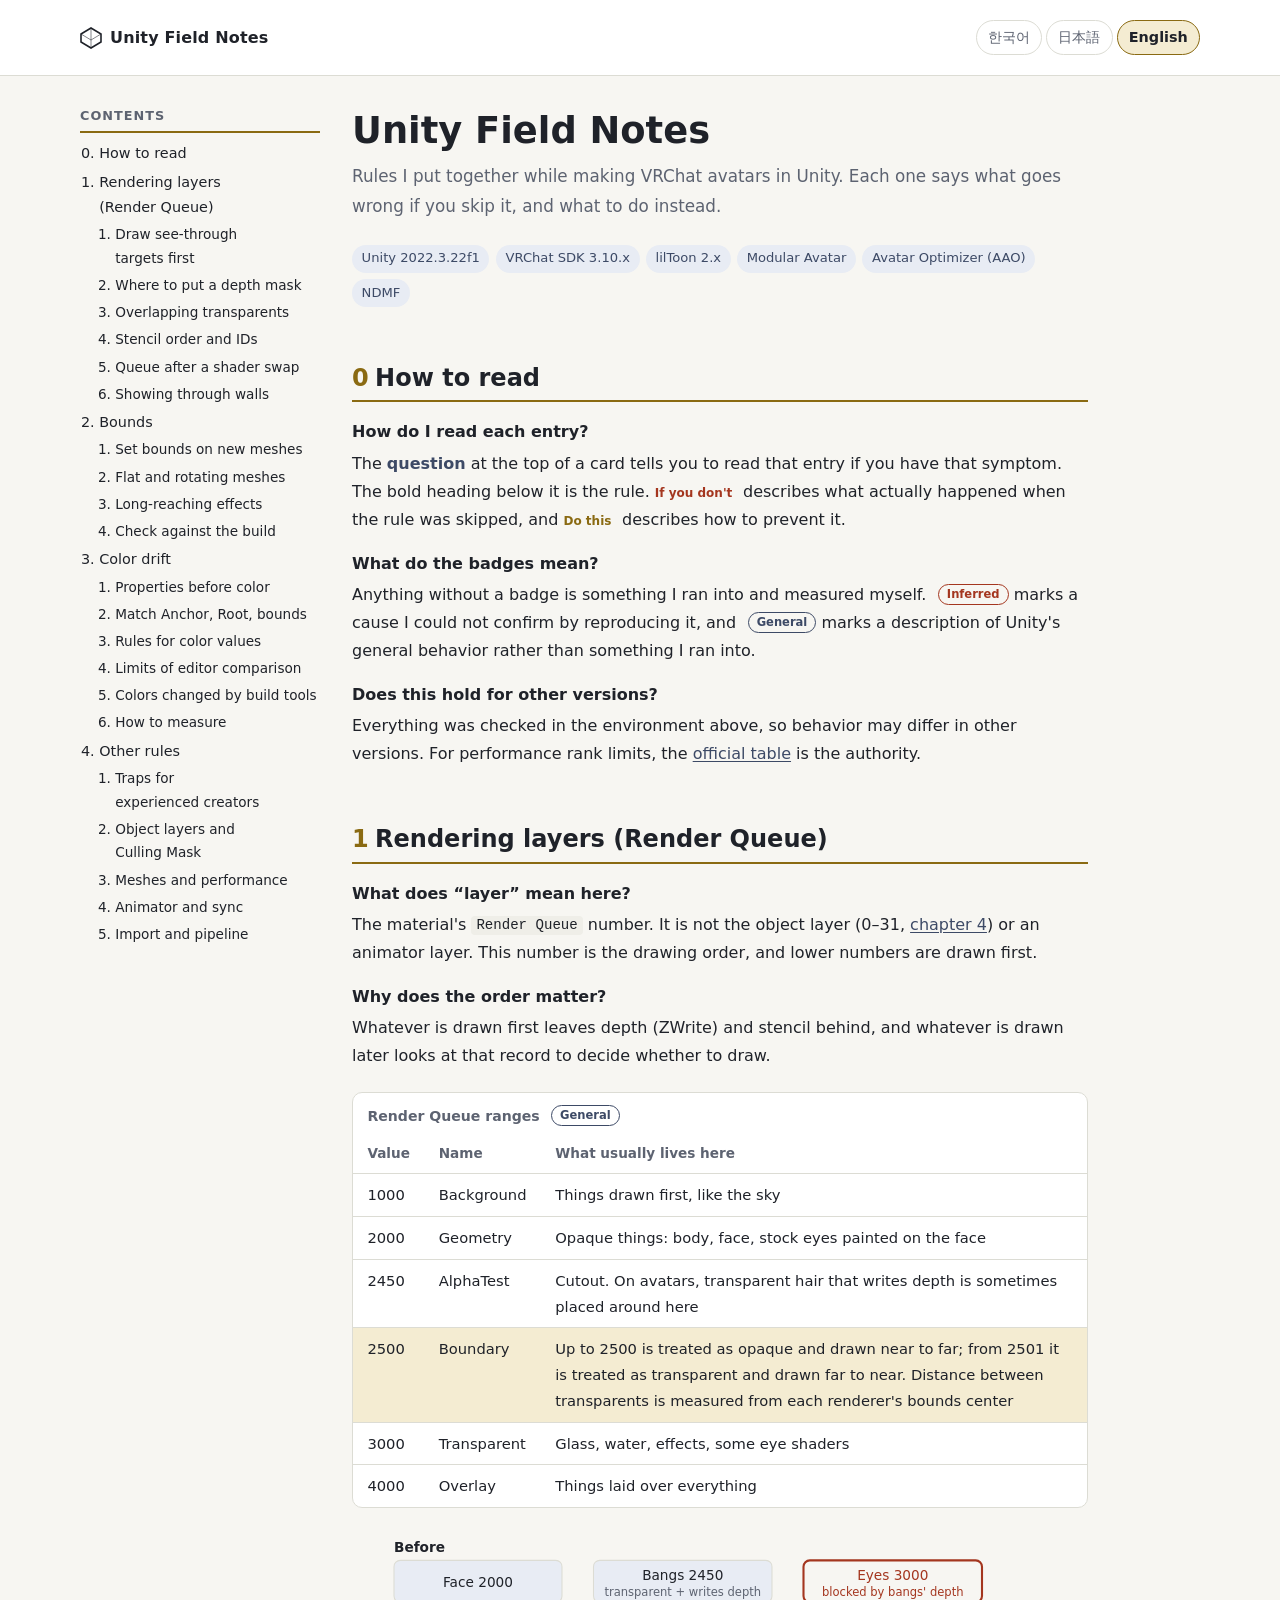
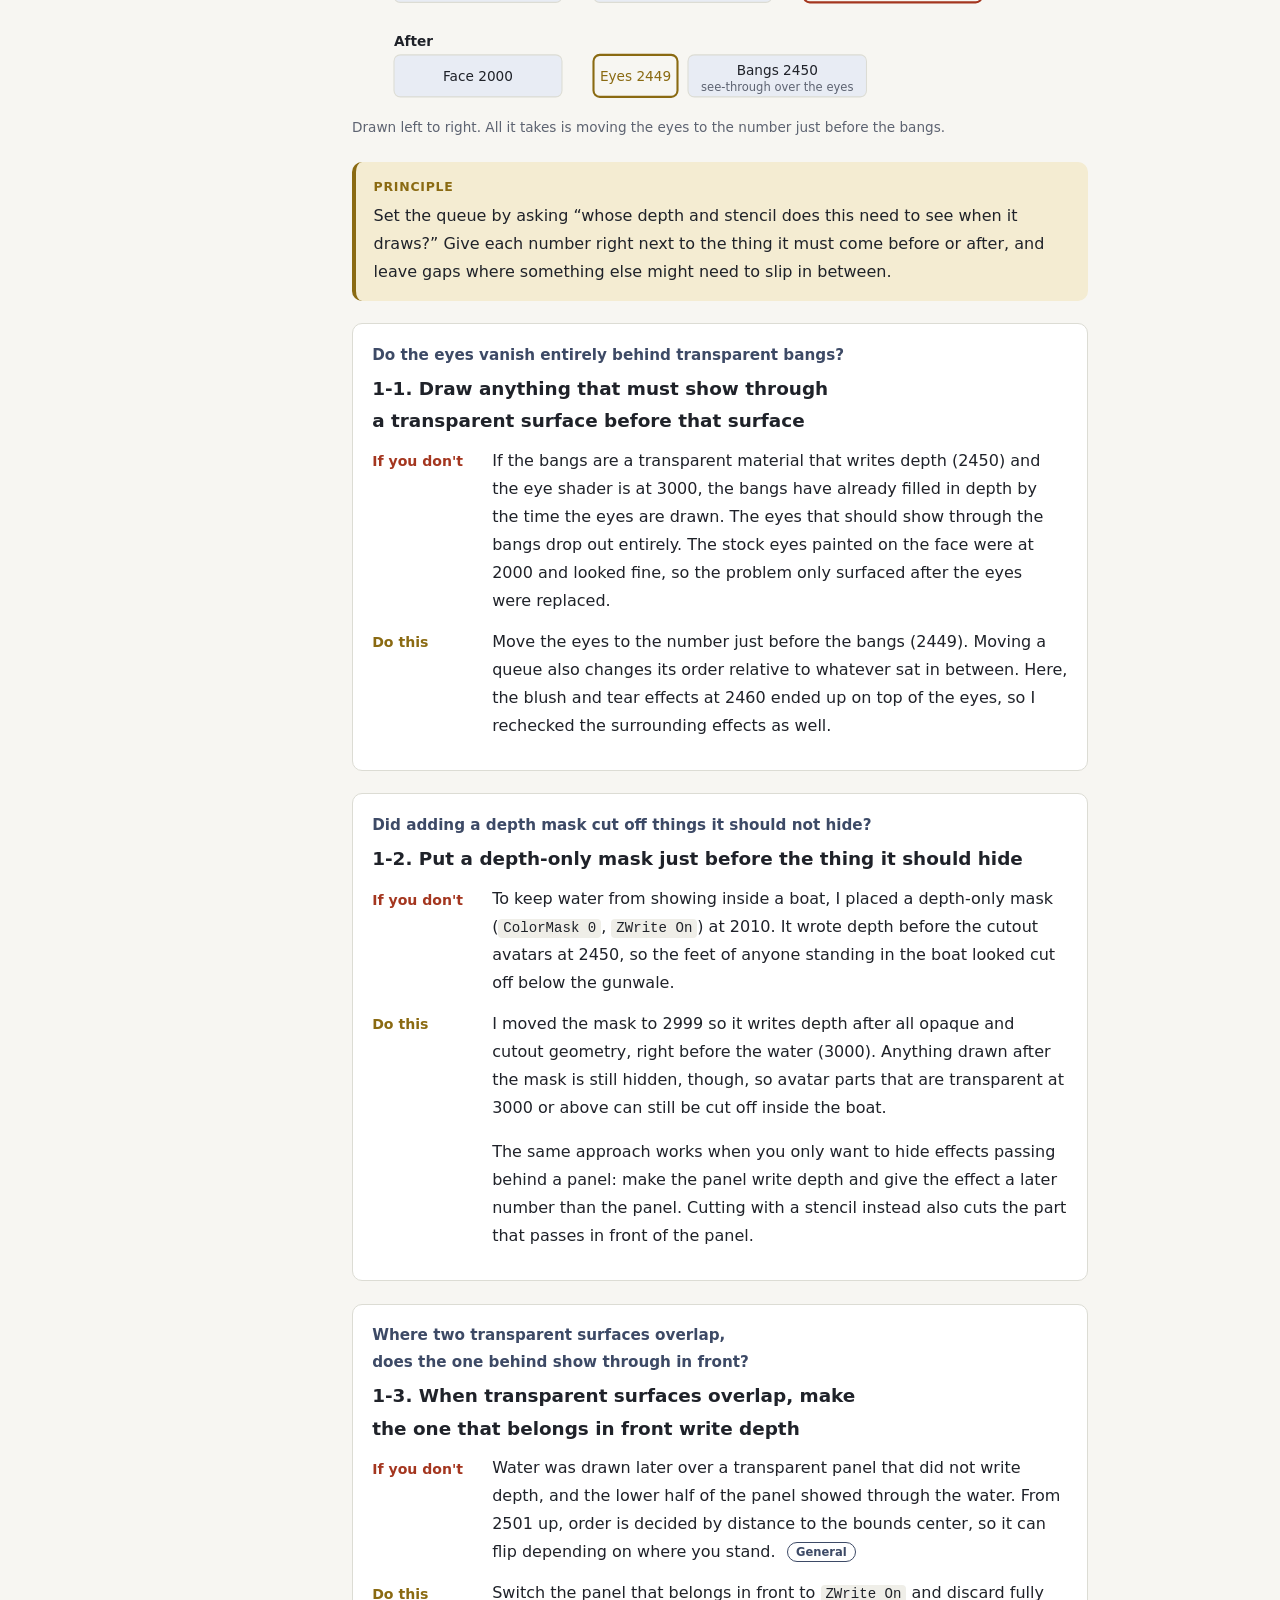
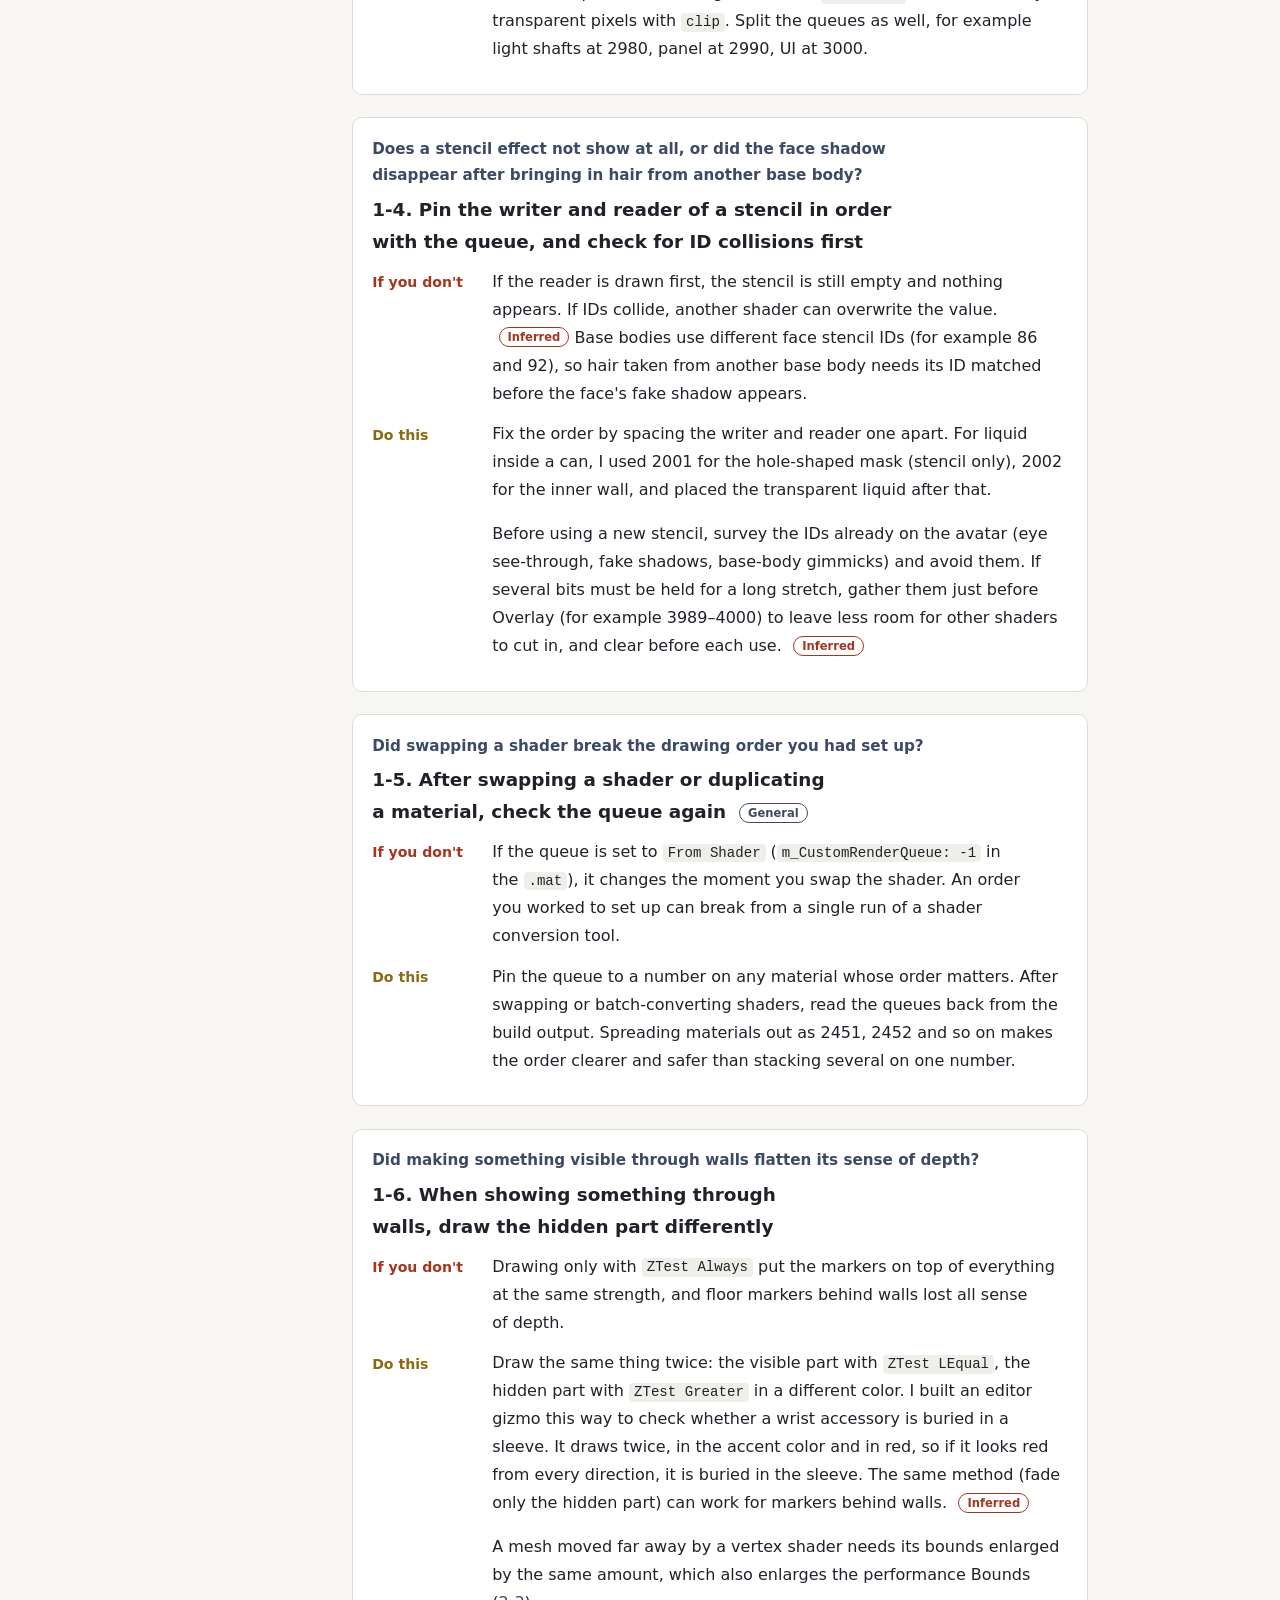
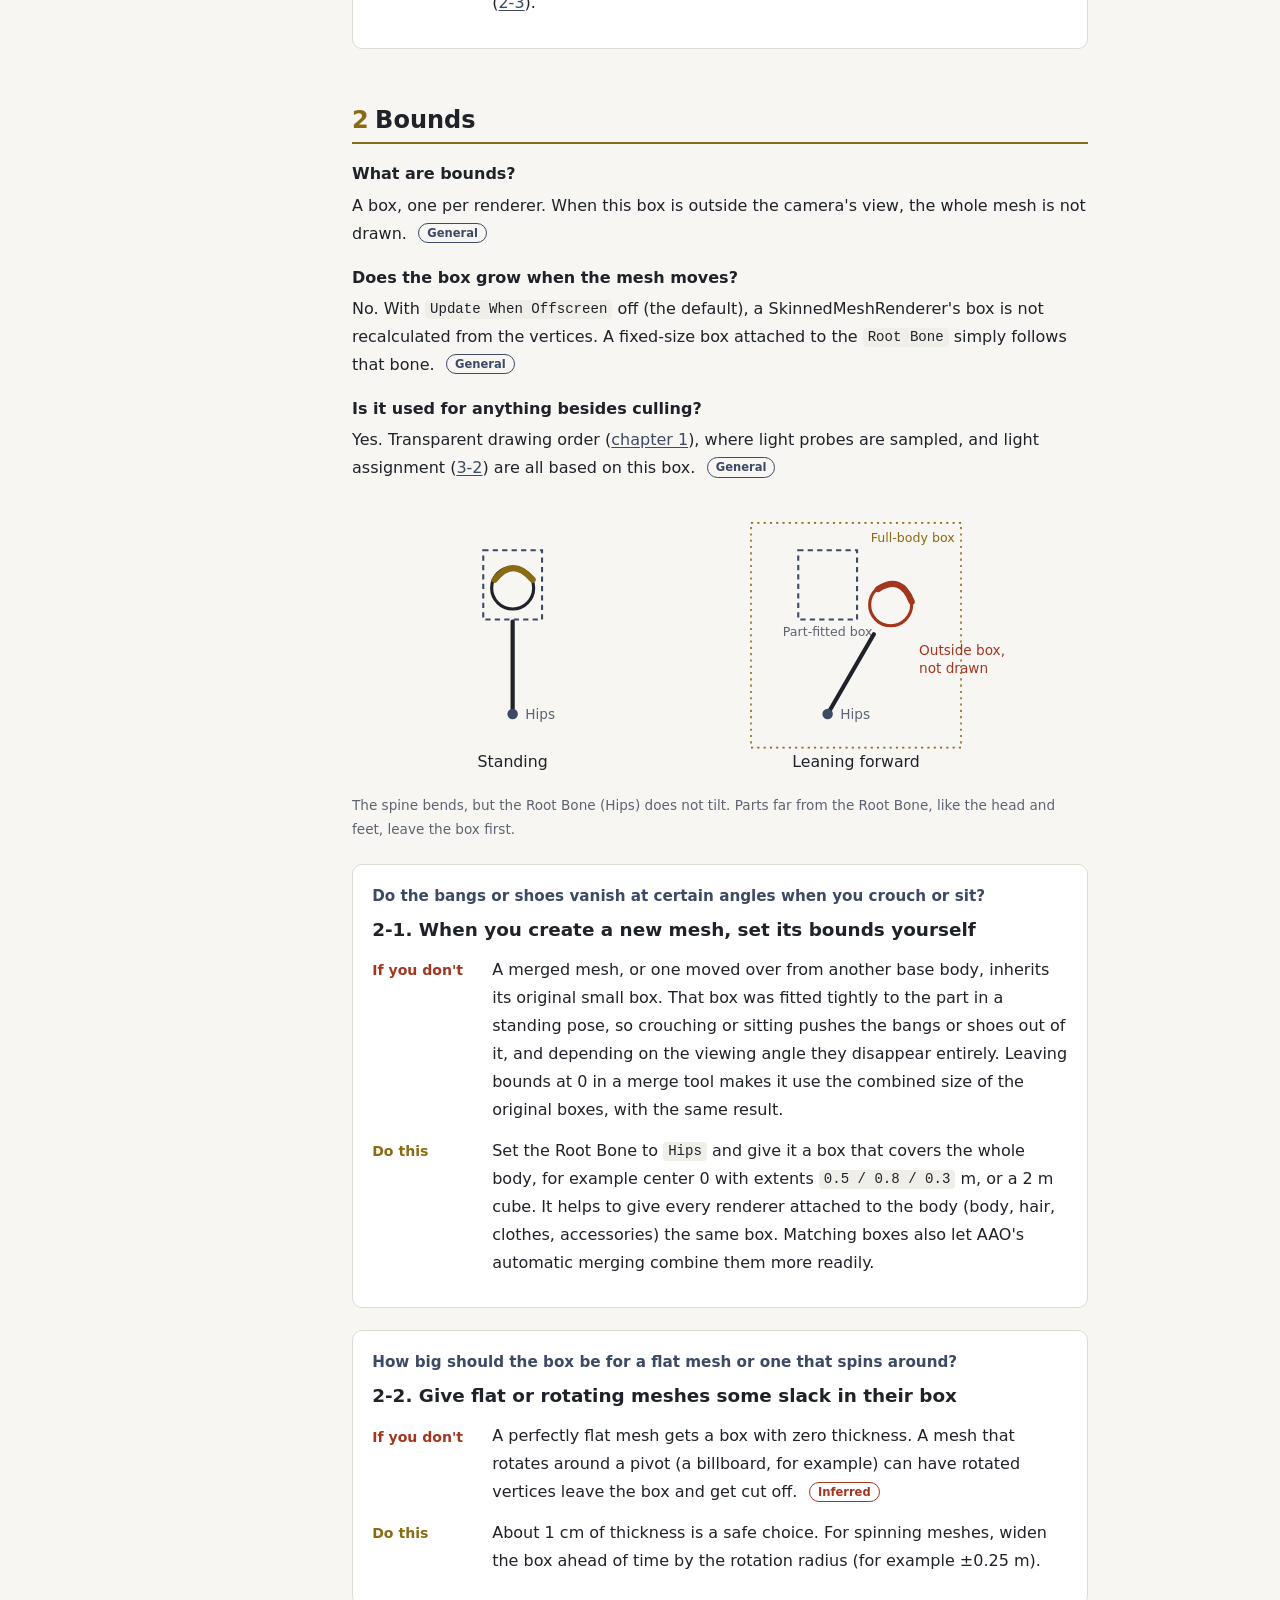
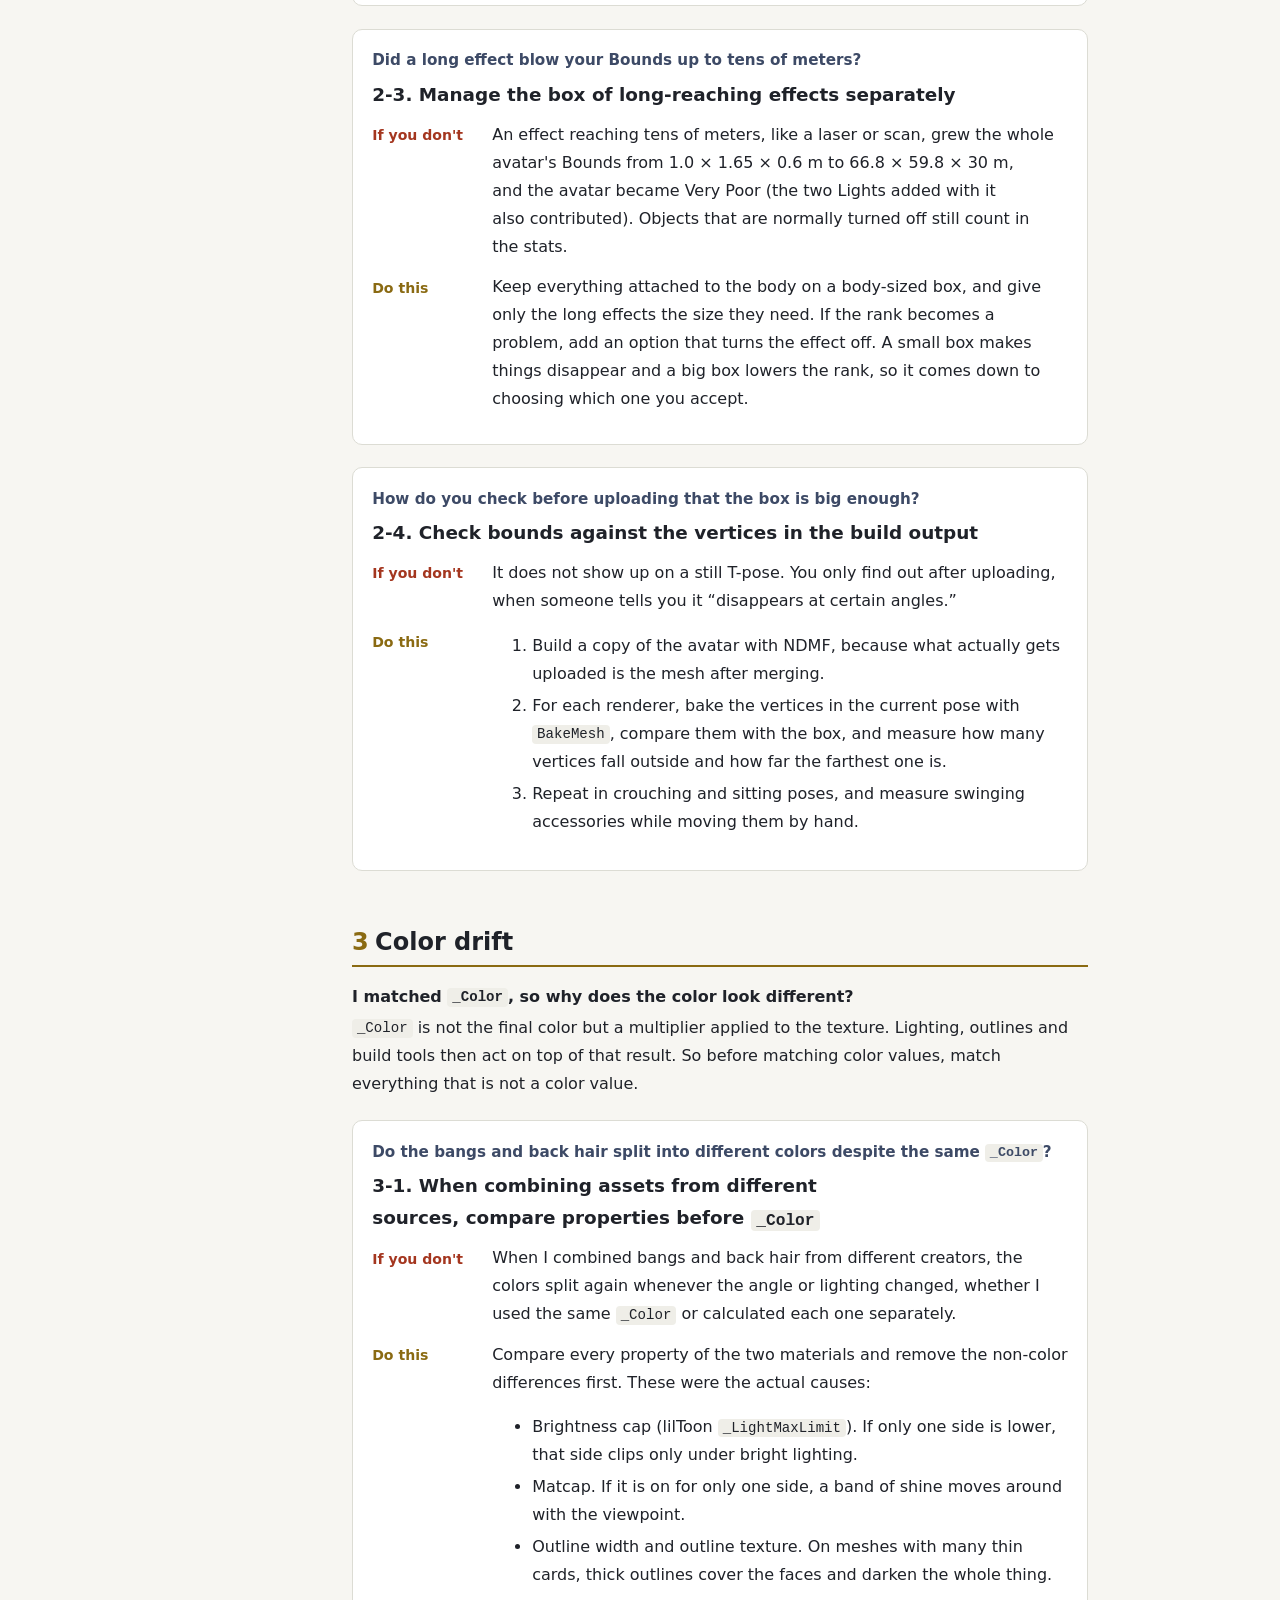
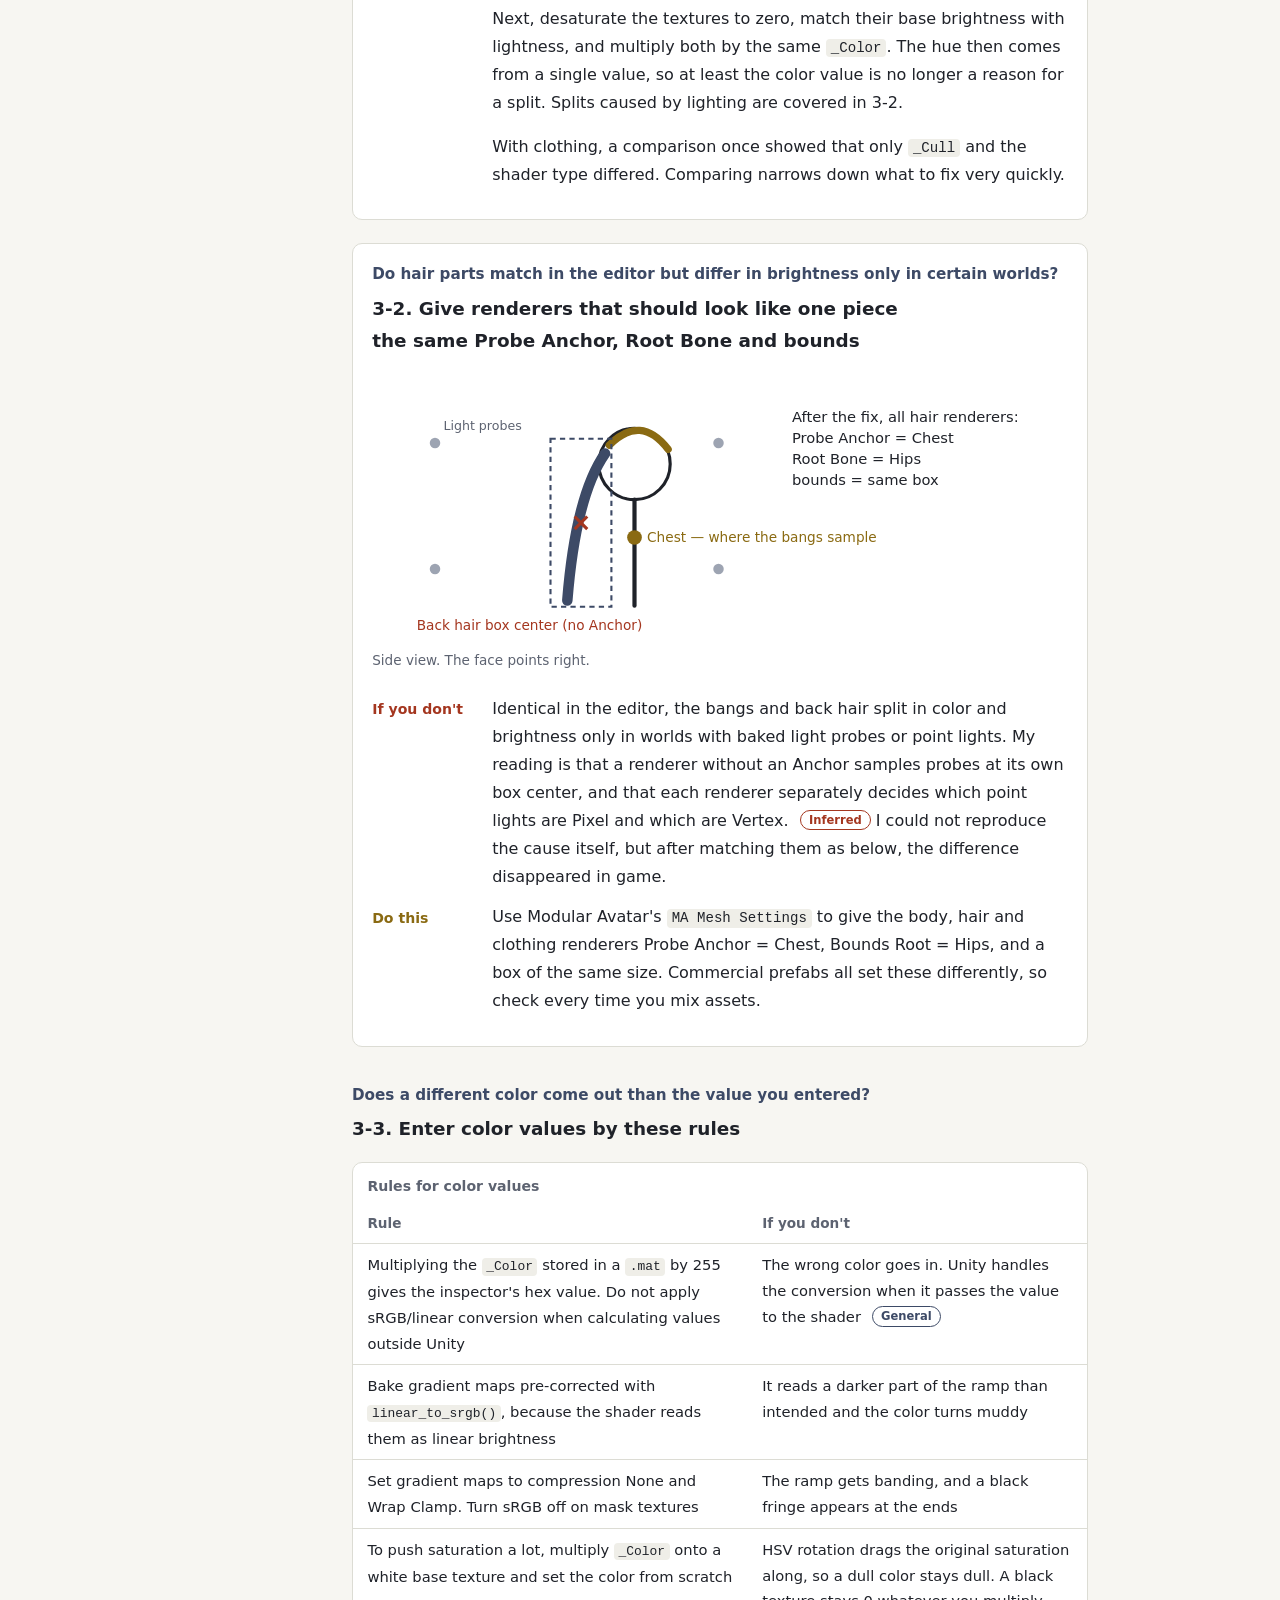
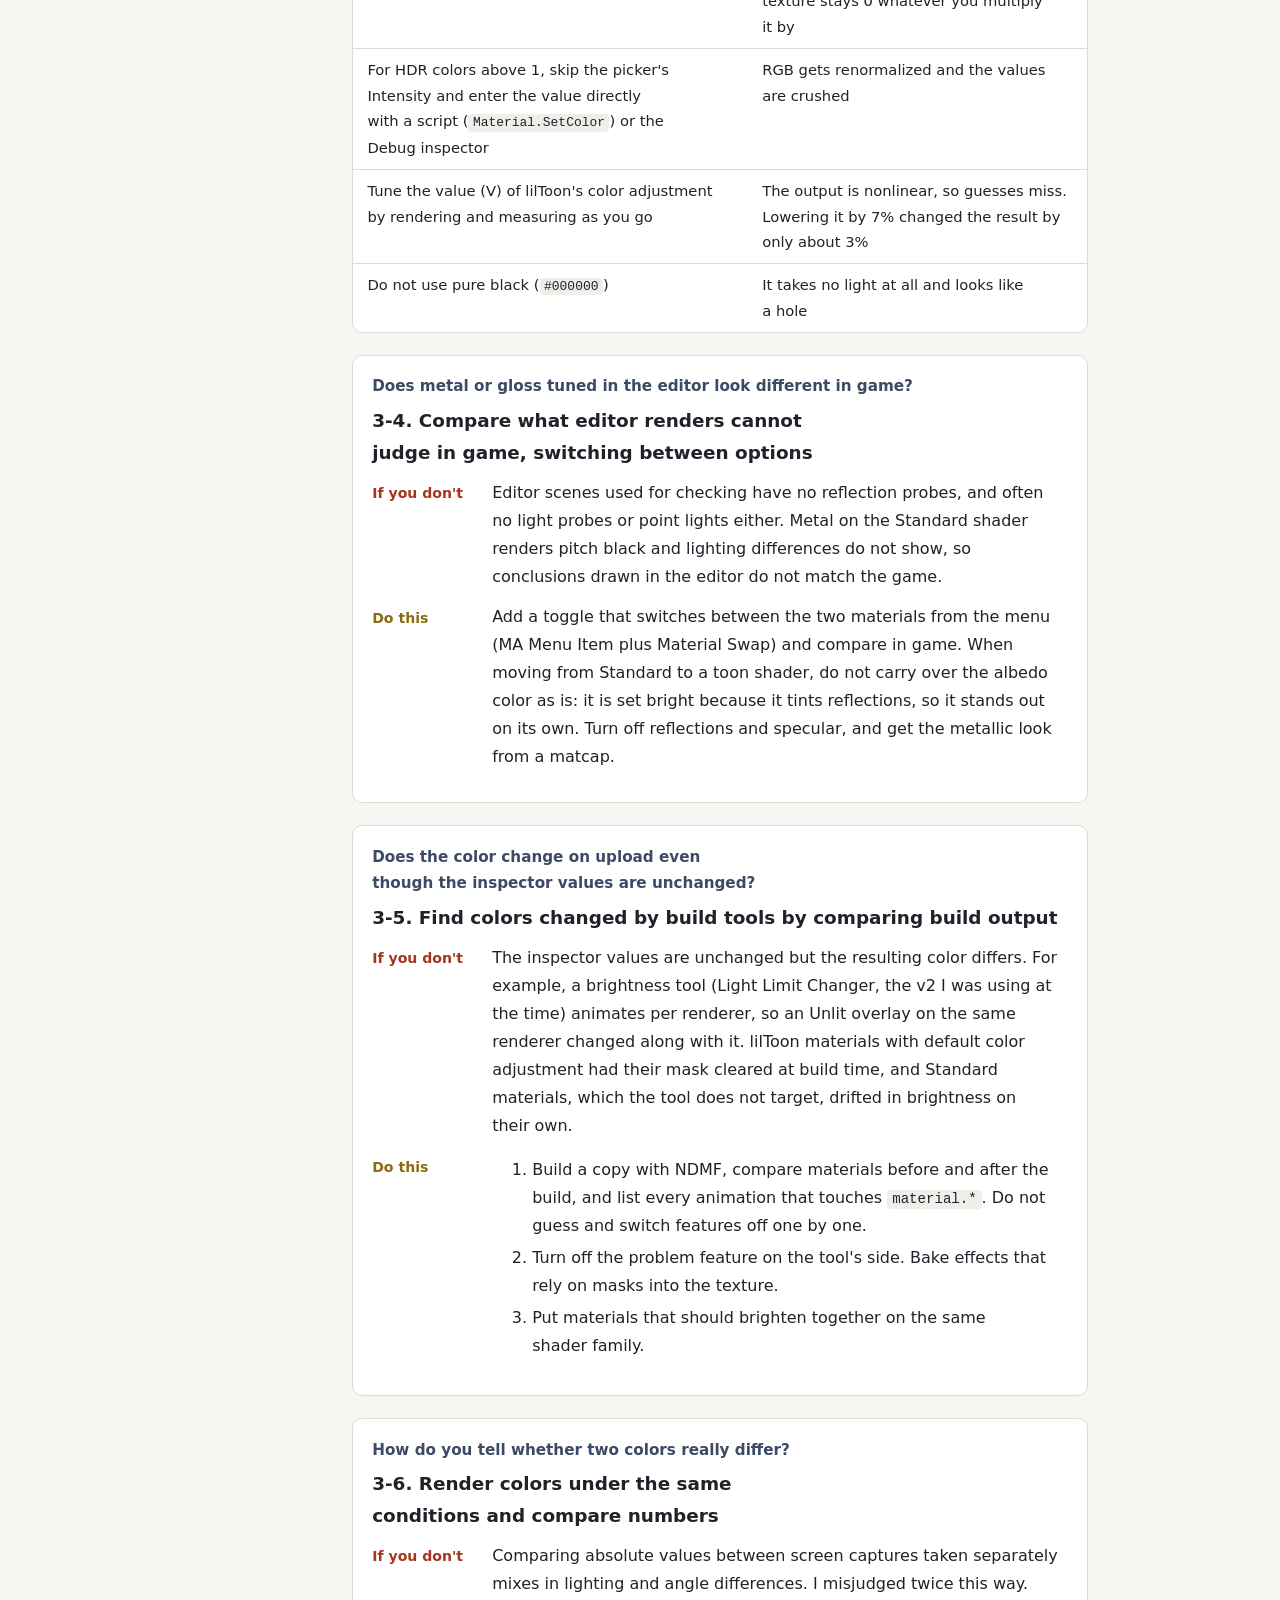
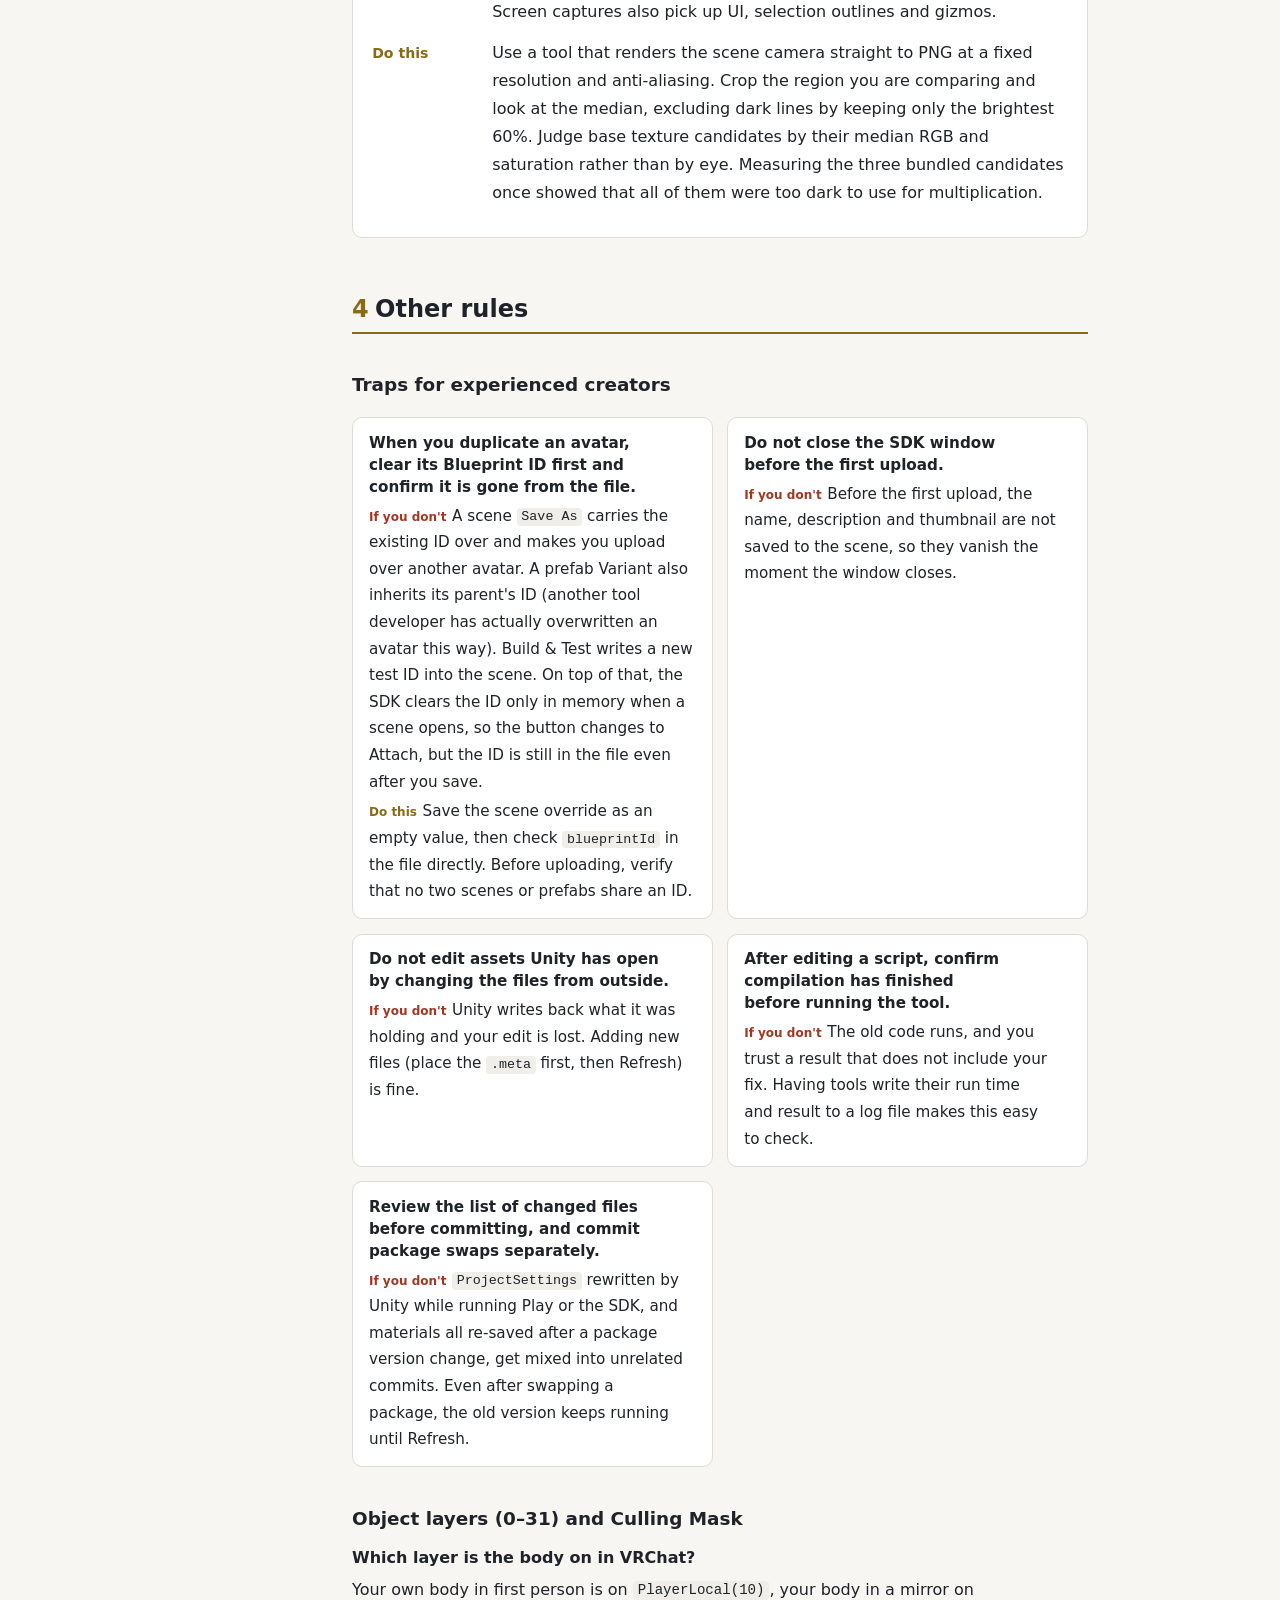
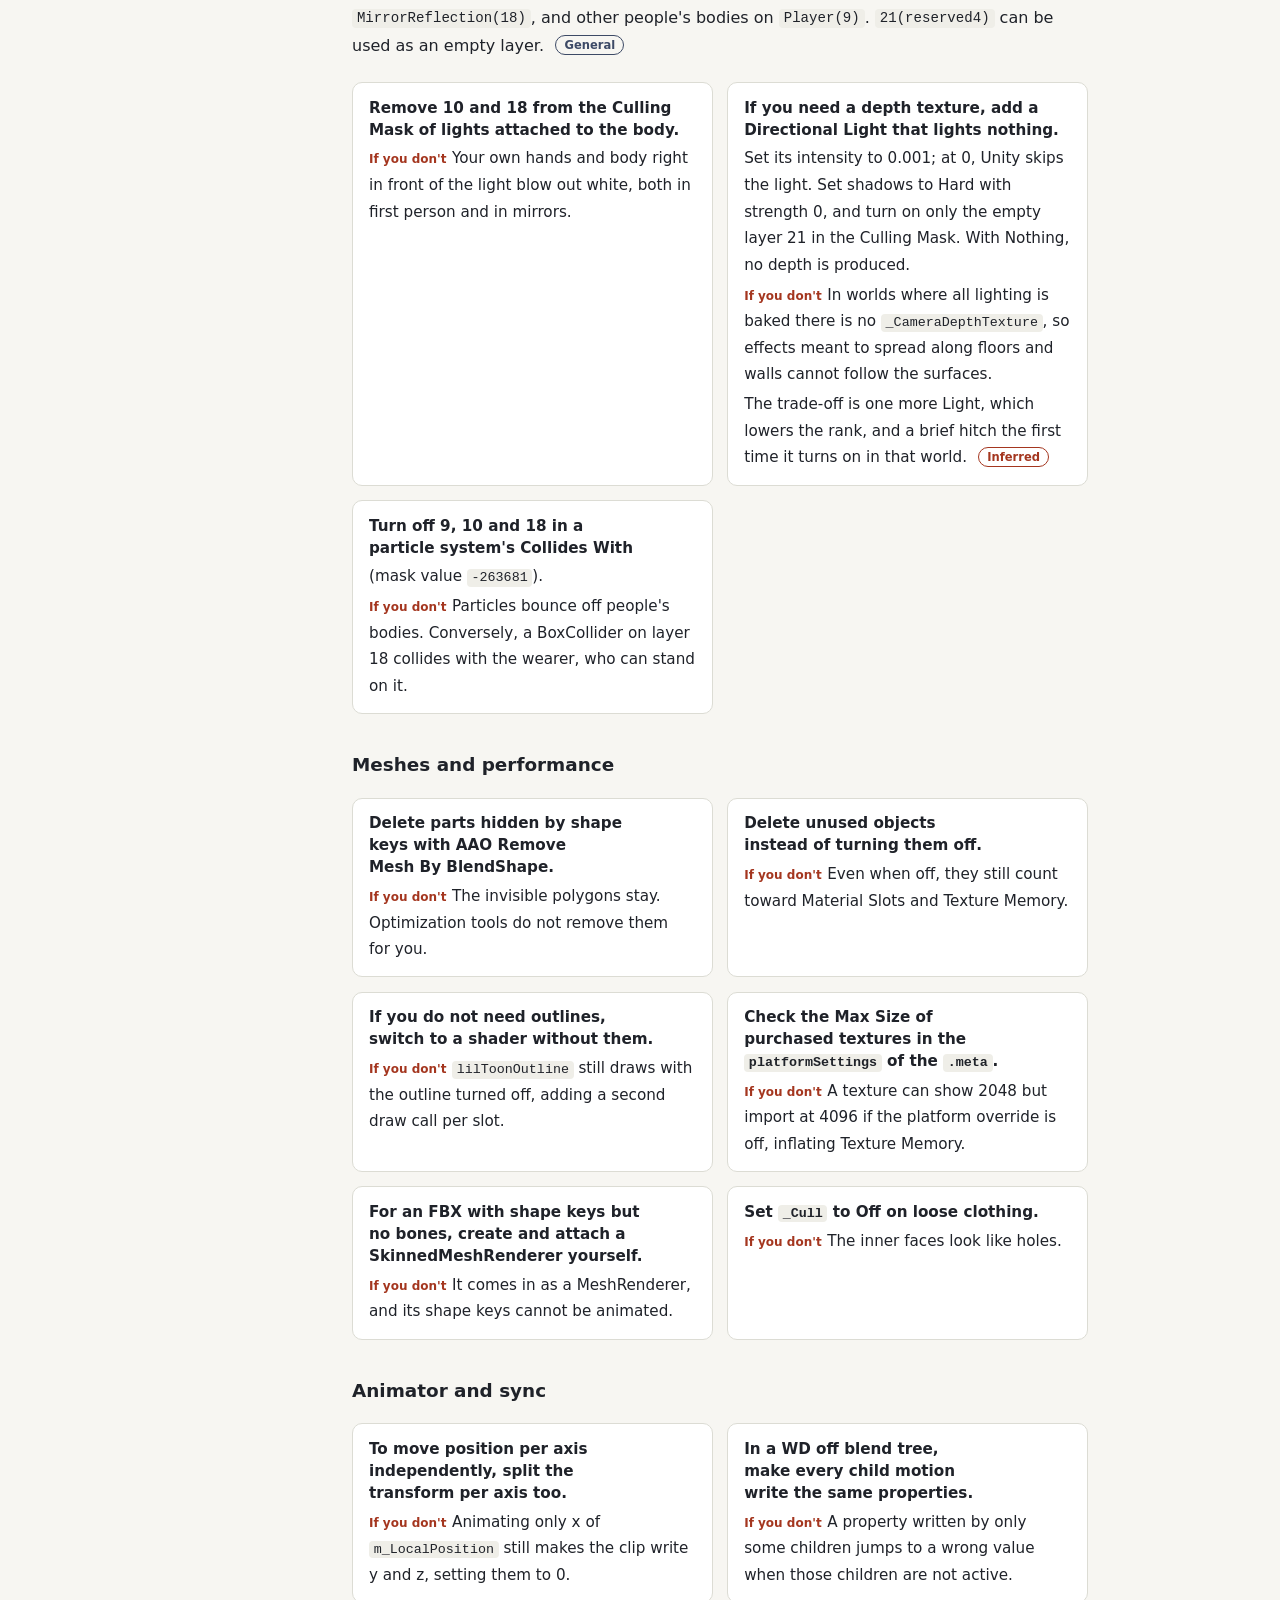
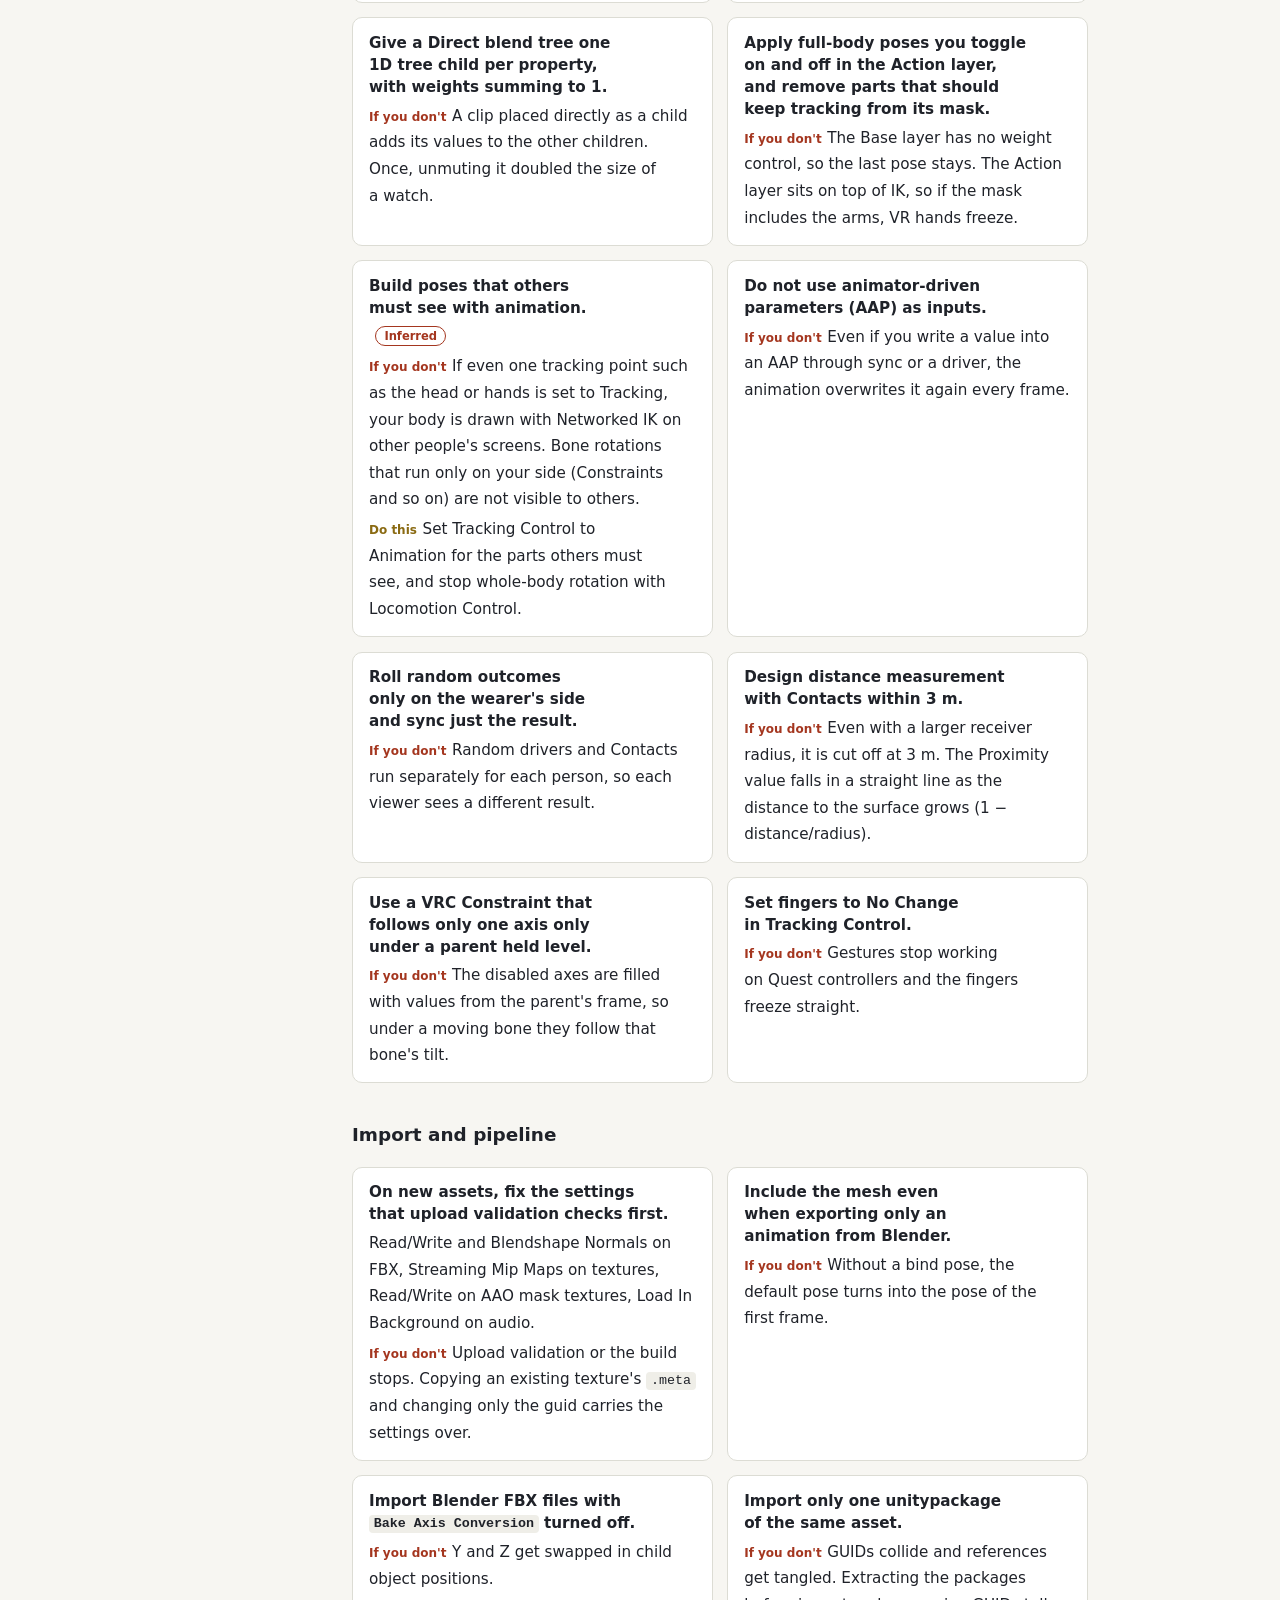
==== en/index.html @ 5471afcd "[docs] Unity 현장 노트 첫 판 — 한·일·영 Render Queue, bounds, 색 편차, 숙련자도 빠지는 함정을 "안 하면 / 이렇게" 형식과 증상 질문으로 정리한" ====
<!doctype html>
<html lang="en">
<head>
<meta charset="utf-8">
<meta name="viewport" content="width=device-width, initial-scale=1">
<meta name="color-scheme" content="light dark">
<title>Unity Field Notes — A Method for Making VRChat Avatars</title>
<meta name="description" content="Rules I follow when making VRChat avatars in Unity: Render Queue, bounds, color drift, and pitfalls that catch experienced creators, each written as what goes wrong if you skip it and what to do instead.">
<link rel="alternate" hreflang="ko" href="../">
<link rel="alternate" hreflang="ja" href="../ja/">
<link rel="alternate" hreflang="en" href="./">
<link rel="stylesheet" href="../style.css">
</head>
<body>
<a class="skip-link" href="#main">Skip to content</a>

<header class="site-header">
  <div class="inner">
    <a class="brand" href="./">
      <svg width="22" height="22" viewBox="0 0 22 22" aria-hidden="true"><path d="M11 1 21 7v8l-10 6L1 15V7z" fill="none" stroke="currentColor" stroke-width="1.6"/><path d="M11 1v20M1 7l10 6 10-6" fill="none" stroke="currentColor" stroke-width="1" opacity=".55"/></svg>
      Unity Field Notes
    </a>
    <nav aria-label="Language">
      <ul class="lang-switch">
        <li><a href="../" hreflang="ko" lang="ko">한국어</a></li>
        <li><a href="../ja/" hreflang="ja" lang="ja">日本語</a></li>
        <li><a href="./" hreflang="en" lang="en" aria-current="page">English</a></li>
      </ul>
    </nav>
  </div>
</header>

<div class="layout">
  <nav class="toc" aria-labelledby="toc-title">
    <h2 id="toc-title">Contents</h2>
    <ol start="0">
      <li><a href="#about">How to read</a></li>
      <li><a href="#layers">Rendering layers (Render Queue)</a>
        <ol>
          <li><a href="#l1">Draw see-through targets first</a></li>
          <li><a href="#l2">Where to put a depth mask</a></li>
          <li><a href="#l3">Overlapping transparents</a></li>
          <li><a href="#l4">Stencil order and IDs</a></li>
          <li><a href="#l5">Queue after a shader swap</a></li>
          <li><a href="#l6">Showing through walls</a></li>
        </ol>
      </li>
      <li><a href="#bounds">Bounds</a>
        <ol>
          <li><a href="#b1">Set bounds on new meshes</a></li>
          <li><a href="#b2">Flat and rotating meshes</a></li>
          <li><a href="#b3">Long-reaching effects</a></li>
          <li><a href="#b4">Check against the build</a></li>
        </ol>
      </li>
      <li><a href="#color">Color drift</a>
        <ol>
          <li><a href="#c1">Properties before color</a></li>
          <li><a href="#c2">Match Anchor, Root, bounds</a></li>
          <li><a href="#c3">Rules for color values</a></li>
          <li><a href="#c4">Limits of editor comparison</a></li>
          <li><a href="#c5">Colors changed by build tools</a></li>
          <li><a href="#c6">How to measure</a></li>
        </ol>
      </li>
      <li><a href="#pitfalls">Other rules</a>
        <ol>
          <li><a href="#p-hard">Traps for experienced creators</a></li>
          <li><a href="#p-layer">Object layers and Culling Mask</a></li>
          <li><a href="#p-mesh">Meshes and performance</a></li>
          <li><a href="#p-anim">Animator and sync</a></li>
          <li><a href="#p-import">Import and pipeline</a></li>
        </ol>
      </li>
      <li><a href="#workflow">Working principles</a></li>
    </ol>
  </nav>

  <main id="main">
    <h1>Unity Field Notes</h1>
    <p class="lede">Rules I put together while making VRChat avatars in Unity. Each one says what goes wrong if you skip it, and what to do instead.</p>
    <ul class="meta" aria-label="Environment">
      <li>Unity 2022.3.22f1</li>
      <li>VRChat SDK 3.10.x</li>
      <li>lilToon 2.x</li>
      <li>Modular Avatar</li>
      <li>Avatar Optimizer (AAO)</li>
      <li>NDMF</li>
    </ul>

    <section id="about" aria-labelledby="about-h">
      <h2 id="about-h"><span class="num">0</span>How to read</h2>
      <dl class="qa">
        <dt>How do I read each entry?</dt>
        <dd>The <span class="ask">question</span> at the top of a card tells you to read that entry if you have that symptom. The bold heading below it is the rule. <strong class="tag-bad">If you don't</strong> describes what actually happened when the rule was skipped, and <strong class="tag-do">Do this</strong> describes how to prevent it.</dd>
        <dt>What do the badges mean?</dt>
        <dd>Anything without a badge is something I ran into and measured myself. <span class="badge est">Inferred</span> marks a cause I could not confirm by reproducing it, and <span class="badge gen">General</span> marks a description of Unity's general behavior rather than something I ran into.</dd>
        <dt>Does this hold for other versions?</dt>
        <dd>Everything was checked in the environment above, so behavior may differ in other versions. For performance rank limits, the <a href="https://creators.vrchat.com/avatars/avatar-performance-ranking-system/">official table</a> is the authority.</dd>
      </dl>
    </section>

    <!-- ===================================================== -->
    <section id="layers" aria-labelledby="layers-h">
      <h2 id="layers-h"><span class="num">1</span>Rendering layers (Render Queue)</h2>
      <dl class="qa">
        <dt>What does “layer” mean here?</dt>
        <dd>The material's <code>Render Queue</code> number. It is not the object layer (0–31, <a href="#p-layer">chapter 4</a>) or an animator layer. This number is the drawing order, and lower numbers are drawn first.</dd>
        <dt>Why does the order matter?</dt>
        <dd>Whatever is drawn first leaves depth (ZWrite) and stencil behind, and whatever is drawn later looks at that record to decide whether to draw.</dd>
      </dl>
      <div class="table-wrapper" tabindex="0" role="region" aria-labelledby="cap-queue">
        <table class="nowrap-2 stack queue">
          <caption id="cap-queue">Render Queue ranges <span class="badge gen">General</span></caption>
          <thead><tr><th class="num">Value</th><th>Name</th><th>What usually lives here</th></tr></thead>
          <tbody>
            <tr><td class="num">1000</td><td>Background</td><td>Things drawn first, like the sky</td></tr>
            <tr><td class="num">2000</td><td>Geometry</td><td>Opaque things: body, face, stock eyes painted on the face</td></tr>
            <tr><td class="num">2450</td><td>AlphaTest</td><td>Cutout. On avatars, transparent hair that writes depth is sometimes placed around here</td></tr>
            <tr class="hl"><td class="num">2500</td><td>Boundary</td><td>Up to 2500 is treated as opaque and drawn near to far; from 2501 it is treated as transparent and drawn far to near. Distance between transparents is measured from each renderer's bounds center</td></tr>
            <tr><td class="num">3000</td><td>Transparent</td><td>Glass, water, effects, some eye shaders</td></tr>
            <tr><td class="num">4000</td><td>Overlay</td><td>Things laid over everything</td></tr>
          </tbody>
        </table>
      </div>
      <figure>
        <div class="fig-scroll" tabindex="0" role="region" aria-labelledby="fig-queue-t"><svg viewBox="0 66 640 170" role="img" aria-labelledby="fig-queue-t fig-queue-d">
          <title id="fig-queue-t">Moving the eye shader's queue just before the bangs makes the eyes visible through the bangs</title>
          <desc id="fig-queue-d">Before the fix, the order is face 2000, bangs 2450, eyes 3000, so the eyes are blocked by the depth the bangs left behind. After the fix, the order is face 2000, eyes 2449, bangs 2450, so the bangs cover the eyes as a see-through layer.</desc>
          <text class="svg-text" x="40" y="86" font-size="13" font-weight="700">Before</text>
          <rect x="40" y="94" width="160" height="40" rx="6" class="svg-soft" stroke="var(--line)"/>
          <text class="svg-text" x="120" y="119" font-size="13" text-anchor="middle">Face 2000</text>
          <rect x="230" y="94" width="170" height="40" rx="6" class="svg-soft" stroke="var(--line)"/>
          <text class="svg-text" x="315" y="113" font-size="13" text-anchor="middle">Bangs 2450</text>
          <text class="svg-muted" x="315" y="128" font-size="11" text-anchor="middle">transparent + writes depth</text>
          <rect x="430" y="94" width="170" height="40" rx="6" fill="none" stroke="var(--warn)" stroke-width="2"/>
          <text class="svg-warn" x="515" y="113" font-size="13" text-anchor="middle">Eyes 3000</text>
          <text class="svg-warn" x="515" y="128" font-size="11" text-anchor="middle">blocked by bangs' depth</text>
          <text class="svg-text" x="40" y="176" font-size="13" font-weight="700">After</text>
          <rect x="40" y="184" width="160" height="40" rx="6" class="svg-soft" stroke="var(--line)"/>
          <text class="svg-text" x="120" y="209" font-size="13" text-anchor="middle">Face 2000</text>
          <rect x="230" y="184" width="80" height="40" rx="6" fill="none" stroke="var(--accent)" stroke-width="2"/>
          <text class="svg-accent" x="270" y="209" font-size="13" text-anchor="middle">Eyes 2449</text>
          <rect x="320" y="184" width="170" height="40" rx="6" class="svg-soft" stroke="var(--line)"/>
          <text class="svg-text" x="405" y="203" font-size="13" text-anchor="middle">Bangs 2450</text>
          <text class="svg-muted" x="405" y="218" font-size="11" text-anchor="middle">see-through over the eyes</text>
        </svg></div>
        <figcaption>Drawn left to right. All it takes is moving the eyes to the number just before the bangs.<span class="fig-hint"> On narrow screens, scroll the figure sideways.</span></figcaption>
      </figure>
      <div class="rule">
        <span class="label">Principle</span>
        <p>Set the queue by asking “whose depth and stencil does this need to see when it draws?” Give each number right next to the thing it must come before or after, and leave gaps where something else might need to slip in between.</p>
      </div>

      <article class="case" id="l1">
        <p class="ask">Do the eyes vanish entirely behind transparent bangs?</p>
        <h3>1-1. Draw anything that must show through a transparent surface before that surface</h3>
        <dl>
          <dt class="bad">If you don't</dt><dd>If the bangs are a transparent material that writes depth (2450) and the eye shader is at 3000, the bangs have already filled in depth by the time the eyes are drawn. The eyes that should show through the bangs drop out entirely. The stock eyes painted on the face were at 2000 and looked fine, so the problem only surfaced after the eyes were replaced.</dd>
          <dt class="do">Do this</dt><dd>Move the eyes to the number just before the bangs (2449). Moving a queue also changes its order relative to whatever sat in between. Here, the blush and tear effects at 2460 ended up on top of the eyes, so I rechecked the surrounding effects as well.</dd>
        </dl>
      </article>

      <article class="case" id="l2">
        <p class="ask">Did adding a depth mask cut off things it should not hide?</p>
        <h3>1-2. Put a depth-only mask just before the thing it should hide</h3>
        <dl>
          <dt class="bad">If you don't</dt><dd>To keep water from showing inside a boat, I placed a depth-only mask (<code>ColorMask 0</code>, <code>ZWrite On</code>) at 2010. It wrote depth before the cutout avatars at 2450, so the feet of anyone standing in the boat looked cut off below the gunwale.</dd>
          <dt class="do">Do this</dt><dd>
            <p>I moved the mask to 2999 so it writes depth after all opaque and cutout geometry, right before the water (3000). Anything drawn after the mask is still hidden, though, so avatar parts that are transparent at 3000 or above can still be cut off inside the boat.</p>
            <p>The same approach works when you only want to hide effects passing behind a panel: make the panel write depth and give the effect a later number than the panel. Cutting with a stencil instead also cuts the part that passes in front of the panel.</p>
          </dd>
        </dl>
      </article>

      <article class="case" id="l3">
        <p class="ask">Where two transparent surfaces overlap, does the one behind show through in front?</p>
        <h3>1-3. When transparent surfaces overlap, make the one that belongs in front write depth</h3>
        <dl>
          <dt class="bad">If you don't</dt><dd>Water was drawn later over a transparent panel that did not write depth, and the lower half of the panel showed through the water. From 2501 up, order is decided by distance to the bounds center, so it can flip depending on where you stand. <span class="badge gen">General</span></dd>
          <dt class="do">Do this</dt><dd>Switch the panel that belongs in front to <code>ZWrite On</code> and discard fully transparent pixels with <code>clip</code>. Split the queues as well, for example light shafts at 2980, panel at 2990, UI at 3000.</dd>
        </dl>
      </article>

      <article class="case" id="l4">
        <p class="ask">Does a stencil effect not show at all, or did the face shadow disappear after bringing in hair from another base body?</p>
        <h3>1-4. Pin the writer and reader of a stencil in order with the queue, and check for ID collisions first</h3>
        <dl>
          <dt class="bad">If you don't</dt><dd>If the reader is drawn first, the stencil is still empty and nothing appears. If IDs collide, another shader can overwrite the value. <span class="badge est">Inferred</span> Base bodies use different face stencil IDs (for example 86 and 92), so hair taken from another base body needs its ID matched before the face's fake shadow appears.</dd>
          <dt class="do">Do this</dt><dd>
            <p>Fix the order by spacing the writer and reader one apart. For liquid inside a can, I used 2001 for the hole-shaped mask (stencil only), 2002 for the inner wall, and placed the transparent liquid after that.</p>
            <p>Before using a new stencil, survey the IDs already on the avatar (eye see-through, fake shadows, base-body gimmicks) and avoid them. If several bits must be held for a long stretch, gather them just before Overlay (for example 3989–4000) to leave less room for other shaders to cut in, and clear before each use. <span class="badge est">Inferred</span></p>
          </dd>
        </dl>
      </article>

      <article class="case" id="l5">
        <p class="ask">Did swapping a shader break the drawing order you had set up?</p>
        <h3>1-5. After swapping a shader or duplicating a material, check the queue again <span class="badge gen">General</span></h3>
        <dl>
          <dt class="bad">If you don't</dt><dd>If the queue is set to <code>From Shader</code> (<code>m_CustomRenderQueue: -1</code> in the <code>.mat</code>), it changes the moment you swap the shader. An order you worked to set up can break from a single run of a shader conversion tool.</dd>
          <dt class="do">Do this</dt><dd>Pin the queue to a number on any material whose order matters. After swapping or batch-converting shaders, read the queues back from the build output. Spreading materials out as 2451, 2452 and so on makes the order clearer and safer than stacking several on one number.</dd>
        </dl>
      </article>

      <article class="case" id="l6">
        <p class="ask">Did making something visible through walls flatten its sense of depth?</p>
        <h3>1-6. When showing something through walls, draw the hidden part differently</h3>
        <dl>
          <dt class="bad">If you don't</dt><dd>Drawing only with <code>ZTest Always</code> put the markers on top of everything at the same strength, and floor markers behind walls lost all sense of depth.</dd>
          <dt class="do">Do this</dt><dd>
            <p>Draw the same thing twice: the visible part with <code>ZTest LEqual</code>, the hidden part with <code>ZTest Greater</code> in a different color. I built an editor gizmo this way to check whether a wrist accessory is buried in a sleeve. It draws twice, in the accent color and in red, so if it looks red from every direction, it is buried in the sleeve. The same method (fade only the hidden part) can work for markers behind walls. <span class="badge est">Inferred</span></p>
            <p>A mesh moved far away by a vertex shader needs its bounds enlarged by the same amount, which also enlarges the performance Bounds (<a href="#b3">2-3</a>).</p>
          </dd>
        </dl>
      </article>
    </section>

    <!-- ===================================================== -->
    <section id="bounds" aria-labelledby="bounds-h">
      <h2 id="bounds-h"><span class="num">2</span>Bounds</h2>
      <dl class="qa">
        <dt>What are bounds?</dt>
        <dd>A box, one per renderer. When this box is outside the camera's view, the whole mesh is not drawn. <span class="badge gen">General</span></dd>
        <dt>Does the box grow when the mesh moves?</dt>
        <dd>No. With <code>Update When Offscreen</code> off (the default), a SkinnedMeshRenderer's box is not recalculated from the vertices. A fixed-size box attached to the <code>Root Bone</code> simply follows that bone. <span class="badge gen">General</span></dd>
        <dt>Is it used for anything besides culling?</dt>
        <dd>Yes. Transparent drawing order (<a href="#layers">chapter 1</a>), where light probes are sampled, and light assignment (<a href="#c2">3-2</a>) are all based on this box. <span class="badge gen">General</span></dd>
      </dl>
      <figure>
        <div class="fig-scroll" tabindex="0" role="region" aria-labelledby="fig-merge-t"><svg viewBox="0 0 640 270" role="img" aria-labelledby="fig-merge-t fig-merge-d">
          <title id="fig-merge-t">The box is fixed to Hips, so leaning forward pushes the head out of the box</title>
          <desc id="fig-merge-d">Left: standing, the head sits inside a box fitted tightly around it. Right: leaning forward leaves the box where it was, so the head moves outside it. With a full-body box, the head stays inside even when leaning.</desc>
          <rect class="svg-box" x="125" y="44" width="56" height="66" stroke-width="2" stroke-dasharray="5 4"/>
          <line class="svg-line" x1="153" y1="200" x2="153" y2="112" stroke-width="4" stroke-linecap="round"/>
          <circle cx="153" cy="80" r="20" fill="none" class="svg-line" stroke-width="3"/>
          <path d="M136 72 q17 -22 36 0" fill="none" stroke="var(--accent)" stroke-width="6" stroke-linecap="round"/>
          <circle cx="153" cy="200" r="5" style="fill:var(--steel)"/>
          <text class="svg-muted" x="165" y="205" font-size="13">Hips</text>
          <text class="svg-text" x="153" y="250" font-size="15" text-anchor="middle">Standing</text>
          <rect class="svg-box-ok" x="380" y="18" width="200" height="214" stroke-width="1.5" stroke-dasharray="2 4"/>
          <text class="svg-accent" x="574" y="36" font-size="12" text-anchor="end">Full-body box</text>
          <rect class="svg-box" x="425" y="44" width="56" height="66" stroke-width="2" stroke-dasharray="5 4"/>
          <text class="svg-muted" x="453" y="126" font-size="12" text-anchor="middle">Part-fitted box</text>
          <line class="svg-line" x1="453" y1="200" x2="497" y2="124" stroke-width="4" stroke-linecap="round"/>
          <circle cx="513" cy="96" r="20" fill="none" stroke="var(--warn)" stroke-width="3"/>
          <path d="M501 81 q22 -14 32 12" fill="none" stroke="var(--warn)" stroke-width="6" stroke-linecap="round"/>
          <circle cx="453" cy="200" r="5" style="fill:var(--steel)"/>
          <text class="svg-muted" x="465" y="205" font-size="13">Hips</text>
          <text class="svg-warn" x="540" y="144" font-size="13">Outside box,</text>
          <text class="svg-warn" x="540" y="161" font-size="13">not drawn</text>
          <text class="svg-text" x="480" y="250" font-size="15" text-anchor="middle">Leaning forward</text>
        </svg></div>
        <figcaption>The spine bends, but the Root Bone (Hips) does not tilt. Parts far from the Root Bone, like the head and feet, leave the box first.<span class="fig-hint"> On narrow screens, scroll the figure sideways.</span></figcaption>
      </figure>

      <article class="case" id="b1">
        <p class="ask">Do the bangs or shoes vanish at certain angles when you crouch or sit?</p>
        <h3>2-1. When you create a new mesh, set its bounds yourself</h3>
        <dl>
          <dt class="bad">If you don't</dt><dd>A merged mesh, or one moved over from another base body, inherits its original small box. That box was fitted tightly to the part in a standing pose, so crouching or sitting pushes the bangs or shoes out of it, and depending on the viewing angle they disappear entirely. Leaving bounds at 0 in a merge tool makes it use the combined size of the original boxes, with the same result.</dd>
          <dt class="do">Do this</dt><dd>Set the Root Bone to <code>Hips</code> and give it a box that covers the whole body, for example center 0 with extents <code>0.5 / 0.8 / 0.3</code> m, or a 2 m cube. It helps to give every renderer attached to the body (body, hair, clothes, accessories) the same box. Matching boxes also let AAO's automatic merging combine them more readily.</dd>
        </dl>
      </article>

      <article class="case" id="b2">
        <p class="ask">How big should the box be for a flat mesh or one that spins around?</p>
        <h3>2-2. Give flat or rotating meshes some slack in their box</h3>
        <dl>
          <dt class="bad">If you don't</dt><dd>A perfectly flat mesh gets a box with zero thickness. A mesh that rotates around a pivot (a billboard, for example) can have rotated vertices leave the box and get cut off. <span class="badge est">Inferred</span></dd>
          <dt class="do">Do this</dt><dd>About 1 cm of thickness is a safe choice. For spinning meshes, widen the box ahead of time by the rotation radius (for example ±0.25 m).</dd>
        </dl>
      </article>

      <article class="case" id="b3">
        <p class="ask">Did a long effect blow your Bounds up to tens of meters?</p>
        <h3>2-3. Manage the box of long-reaching effects separately</h3>
        <dl>
          <dt class="bad">If you don't</dt><dd>An effect reaching tens of meters, like a laser or scan, grew the whole avatar's Bounds from 1.0 × 1.65 × 0.6 m to 66.8 × 59.8 × 30 m, and the avatar became Very Poor (the two Lights added with it also contributed). Objects that are normally turned off still count in the stats.</dd>
          <dt class="do">Do this</dt><dd>Keep everything attached to the body on a body-sized box, and give only the long effects the size they need. If the rank becomes a problem, add an option that turns the effect off. A small box makes things disappear and a big box lowers the rank, so it comes down to choosing which one you accept.</dd>
        </dl>
      </article>

      <article class="case" id="b4">
        <p class="ask">How do you check before uploading that the box is big enough?</p>
        <h3>2-4. Check bounds against the vertices in the build output</h3>
        <dl>
          <dt class="bad">If you don't</dt><dd>It does not show up on a still T-pose. You only find out after uploading, when someone tells you it “disappears at certain angles.”</dd>
          <dt class="do">Do this</dt><dd>
            <ol>
              <li>Build a copy of the avatar with NDMF, because what actually gets uploaded is the mesh after merging.</li>
              <li>For each renderer, bake the vertices in the current pose with <code>BakeMesh</code>, compare them with the box, and measure how many vertices fall outside and how far the farthest one is.</li>
              <li>Repeat in crouching and sitting poses, and measure swinging accessories while moving them by hand.</li>
            </ol>
          </dd>
        </dl>
      </article>
    </section>

    <!-- ===================================================== -->
    <section id="color" aria-labelledby="color-h">
      <h2 id="color-h"><span class="num">3</span>Color drift</h2>
      <dl class="qa">
        <dt>I matched <code>_Color</code>, so why does the color look different?</dt>
        <dd><code>_Color</code> is not the final color but a multiplier applied to the texture. Lighting, outlines and build tools then act on top of that result. So before matching color values, match everything that is not a color value.</dd>
      </dl>

      <article class="case" id="c1">
        <p class="ask">Do the bangs and back hair split into different colors despite the same <code>_Color</code>?</p>
        <h3>3-1. When combining assets from different sources, compare properties before <code>_Color</code></h3>
        <dl>
          <dt class="bad">If you don't</dt><dd>When I combined bangs and back hair from different creators, the colors split again whenever the angle or lighting changed, whether I used the same <code>_Color</code> or calculated each one separately.</dd>
          <dt class="do">Do this</dt><dd>
            <p>Compare every property of the two materials and remove the non-color differences first. These were the actual causes:</p>
            <ul>
              <li>Brightness cap (lilToon <code>_LightMaxLimit</code>). If only one side is lower, that side clips only under bright lighting.</li>
              <li>Matcap. If it is on for only one side, a band of shine moves around with the viewpoint.</li>
              <li>Outline width and outline texture. On meshes with many thin cards, thick outlines cover the faces and darken the whole thing.</li>
            </ul>
            <p>Next, desaturate the textures to zero, match their base brightness with lightness, and multiply both by the same <code>_Color</code>. The hue then comes from a single value, so at least the color value is no longer a reason for a split. Splits caused by lighting are covered in 3-2.</p>
            <p>With clothing, a comparison once showed that only <code>_Cull</code> and the shader type differed. Comparing narrows down what to fix very quickly.</p>
          </dd>
        </dl>
      </article>

      <article class="case" id="c2">
        <p class="ask">Do hair parts match in the editor but differ in brightness only in certain worlds?</p>
        <h3>3-2. Give renderers that should look like one piece the same Probe Anchor, Root Bone and bounds</h3>
        <figure>
          <div class="fig-scroll" tabindex="0" role="region" aria-labelledby="fig-probe-t"><svg viewBox="0 0 640 250" role="img" aria-labelledby="fig-probe-t fig-probe-d">
            <title id="fig-probe-t">Each renderer samples light probes at a different point</title>
            <desc id="fig-probe-d">The bangs sample probes at the Chest, while the back hair, which has no Anchor, samples at the center of its own box, behind the Chest.</desc>
            <g opacity=".5">
              <circle cx="60" cy="60" r="5" style="fill:var(--steel)"/>
              <circle cx="60" cy="180" r="5" style="fill:var(--steel)"/>
              <circle cx="330" cy="60" r="5" style="fill:var(--steel)"/>
              <circle cx="330" cy="180" r="5" style="fill:var(--steel)"/>
            </g>
            <text class="svg-muted" x="68" y="48" font-size="12">Light probes</text>
            <circle cx="250" cy="80" r="34" fill="none" class="svg-line" stroke-width="3"/>
            <path d="M226 62 q30 -30 56 4" fill="none" stroke="var(--accent)" stroke-width="7" stroke-linecap="round"/>
            <path d="M222 70 q-28 40 -36 140" fill="none" stroke="var(--steel)" stroke-width="10" stroke-linecap="round"/>
            <line class="svg-line" x1="250" y1="114" x2="250" y2="215" stroke-width="4" stroke-linecap="round"/>
            <rect class="svg-box" x="170" y="56" width="58" height="160" stroke-width="2" stroke-dasharray="5 4"/>
            <circle cx="250" cy="150" r="7" style="fill:var(--accent)"/>
            <text class="svg-accent" x="262" y="154" font-size="13">Chest — where the bangs sample</text>
            <path d="M193 130 l12 12 M205 130 l-12 12" stroke="var(--warn)" stroke-width="3"/>
            <text class="svg-warn" x="150" y="238" font-size="13" text-anchor="middle">Back hair box center (no Anchor)</text>
            <text class="svg-text" x="400" y="40" font-size="14">After the fix, all hair renderers:</text>
            <text class="svg-text" x="400" y="60" font-size="14">Probe Anchor = Chest</text>
            <text class="svg-text" x="400" y="80" font-size="14">Root Bone = Hips</text>
            <text class="svg-text" x="400" y="100" font-size="14">bounds = same box</text>
          </svg></div>
          <figcaption>Side view. The face points right.<span class="fig-hint"> On narrow screens, scroll the figure sideways.</span></figcaption>
        </figure>
        <dl>
          <dt class="bad">If you don't</dt><dd>Identical in the editor, the bangs and back hair split in color and brightness only in worlds with baked light probes or point lights. My reading is that a renderer without an Anchor samples probes at its own box center, and that each renderer separately decides which point lights are Pixel and which are Vertex. <span class="badge est">Inferred</span> I could not reproduce the cause itself, but after matching them as below, the difference disappeared in game.</dd>
          <dt class="do">Do this</dt><dd>Use Modular Avatar's <code>MA Mesh Settings</code> to give the body, hair and clothing renderers Probe Anchor = Chest, Bounds Root = Hips, and a box of the same size. Commercial prefabs all set these differently, so check every time you mix assets.</dd>
        </dl>
      </article>

      <section id="c3" aria-labelledby="c3-h">
        <p class="ask">Does a different color come out than the value you entered?</p>
        <h3 id="c3-h">3-3. Enter color values by these rules</h3>
        <div class="table-wrapper" tabindex="0" role="region" aria-labelledby="cap-colorrules">
          <table class="stack pair" style="--label-2: 'If you don\0027t'">
            <caption id="cap-colorrules">Rules for color values</caption>
            <thead><tr><th>Rule</th><th>If you don't</th></tr></thead>
            <tbody>
              <tr><td>Multiplying the <code>_Color</code> stored in a <code>.mat</code> by 255 gives the inspector's hex value. Do not apply sRGB/linear conversion when calculating values outside Unity</td><td>The wrong color goes in. Unity handles the conversion when it passes the value to the shader <span class="badge gen">General</span></td></tr>
              <tr><td>Bake gradient maps pre-corrected with <code>linear_to_srgb()</code>, because the shader reads them as linear brightness</td><td>It reads a darker part of the ramp than intended and the color turns muddy</td></tr>
              <tr><td>Set gradient maps to compression None and Wrap Clamp. Turn sRGB off on mask textures</td><td>The ramp gets banding, and a black fringe appears at the ends</td></tr>
              <tr><td>To push saturation a lot, multiply <code>_Color</code> onto a white base texture and set the color from scratch</td><td>HSV rotation drags the original saturation along, so a dull color stays dull. A black texture stays 0 whatever you multiply it by</td></tr>
              <tr><td>For HDR colors above 1, skip the picker's Intensity and enter the value directly with a script (<code>Material.SetColor</code>) or the Debug inspector</td><td>RGB gets renormalized and the values are crushed</td></tr>
              <tr><td>Tune the value (V) of lilToon's color adjustment by rendering and measuring as you go</td><td>The output is nonlinear, so guesses miss. Lowering it by 7% changed the result by only about 3%</td></tr>
              <tr><td>Do not use pure black (<code>#000000</code>)</td><td>It takes no light at all and looks like a hole</td></tr>
            </tbody>
          </table>
        </div>
      </section>

      <article class="case" id="c4">
        <p class="ask">Does metal or gloss tuned in the editor look different in game?</p>
        <h3>3-4. Compare what editor renders cannot judge in game, switching between options</h3>
        <dl>
          <dt class="bad">If you don't</dt><dd>Editor scenes used for checking have no reflection probes, and often no light probes or point lights either. Metal on the Standard shader renders pitch black and lighting differences do not show, so conclusions drawn in the editor do not match the game.</dd>
          <dt class="do">Do this</dt><dd>Add a toggle that switches between the two materials from the menu (MA Menu Item plus Material Swap) and compare in game. When moving from Standard to a toon shader, do not carry over the albedo color as is: it is set bright because it tints reflections, so it stands out on its own. Turn off reflections and specular, and get the metallic look from a matcap.</dd>
        </dl>
      </article>

      <article class="case" id="c5">
        <p class="ask">Does the color change on upload even though the inspector values are unchanged?</p>
        <h3>3-5. Find colors changed by build tools by comparing build output</h3>
        <dl>
          <dt class="bad">If you don't</dt><dd>The inspector values are unchanged but the resulting color differs. For example, a brightness tool (Light Limit Changer, the v2 I was using at the time) animates per renderer, so an Unlit overlay on the same renderer changed along with it. lilToon materials with default color adjustment had their mask cleared at build time, and Standard materials, which the tool does not target, drifted in brightness on their own.</dd>
          <dt class="do">Do this</dt><dd>
            <ol>
              <li>Build a copy with NDMF, compare materials before and after the build, and list every animation that touches <code>material.*</code>. Do not guess and switch features off one by one.</li>
              <li>Turn off the problem feature on the tool's side. Bake effects that rely on masks into the texture.</li>
              <li>Put materials that should brighten together on the same shader family.</li>
            </ol>
          </dd>
        </dl>
      </article>

      <article class="case" id="c6">
        <p class="ask">How do you tell whether two colors really differ?</p>
        <h3>3-6. Render colors under the same conditions and compare numbers</h3>
        <dl>
          <dt class="bad">If you don't</dt><dd>Comparing absolute values between screen captures taken separately mixes in lighting and angle differences. I misjudged twice this way. Screen captures also pick up UI, selection outlines and gizmos.</dd>
          <dt class="do">Do this</dt><dd>Use a tool that renders the scene camera straight to PNG at a fixed resolution and anti-aliasing. Crop the region you are comparing and look at the median, excluding dark lines by keeping only the brightest 60%. Judge base texture candidates by their median RGB and saturation rather than by eye. Measuring the three bundled candidates once showed that all of them were too dark to use for multiplication.</dd>
        </dl>
      </article>
    </section>

    <!-- ===================================================== -->
    <section id="pitfalls" aria-labelledby="pitfalls-h">
      <h2 id="pitfalls-h"><span class="num">4</span>Other rules</h2>

      <h3 id="p-hard">Traps for experienced creators</h3>
      <ul class="pitfalls">
        <li><strong>When you duplicate an avatar, clear its Blueprint ID first and confirm it is gone from the file.</strong><p><span class="tag-bad">If you don't</span>A scene <code>Save As</code> carries the existing ID over and makes you upload over another avatar. A prefab Variant also inherits its parent's ID (another tool developer has actually overwritten an avatar this way). Build &amp; Test writes a new test ID into the scene. On top of that, the SDK clears the ID only in memory when a scene opens, so the button changes to Attach, but the ID is still in the file even after you save.</p><p><span class="tag-do">Do this</span>Save the scene override as an empty value, then check <code>blueprintId</code> in the file directly. Before uploading, verify that no two scenes or prefabs share an ID.</p></li>
        <li><strong>Do not close the SDK window before the first upload.</strong><p><span class="tag-bad">If you don't</span>Before the first upload, the name, description and thumbnail are not saved to the scene, so they vanish the moment the window closes.</p></li>
        <li><strong>Do not edit assets Unity has open by changing the files from outside.</strong><p><span class="tag-bad">If you don't</span>Unity writes back what it was holding and your edit is lost. Adding new files (place the <code>.meta</code> first, then Refresh) is fine.</p></li>
        <li><strong>After editing a script, confirm compilation has finished before running the tool.</strong><p><span class="tag-bad">If you don't</span>The old code runs, and you trust a result that does not include your fix. Having tools write their run time and result to a log file makes this easy to check.</p></li>
        <li><strong>Review the list of changed files before committing, and commit package swaps separately.</strong><p><span class="tag-bad">If you don't</span><code>ProjectSettings</code> rewritten by Unity while running Play or the SDK, and materials all re-saved after a package version change, get mixed into unrelated commits. Even after swapping a package, the old version keeps running until Refresh.</p></li>
      </ul>

      <h3 id="p-layer">Object layers (0–31) and Culling Mask</h3>
      <dl class="qa">
        <dt>Which layer is the body on in VRChat?</dt>
        <dd>Your own body in first person is on <code>PlayerLocal(10)</code>, your body in a mirror on <code>MirrorReflection(18)</code>, and other people's bodies on <code>Player(9)</code>. <code>21(reserved4)</code> can be used as an empty layer. <span class="badge gen">General</span></dd>
      </dl>
      <ul class="pitfalls">
        <li><strong>Remove 10 and 18 from the Culling Mask of lights attached to the body.</strong><p><span class="tag-bad">If you don't</span>Your own hands and body right in front of the light blow out white, both in first person and in mirrors.</p></li>
        <li><strong>If you need a depth texture, add a Directional Light that lights nothing.</strong> Set its intensity to 0.001; at 0, Unity skips the light. Set shadows to Hard with strength 0, and turn on only the empty layer 21 in the Culling Mask. With Nothing, no depth is produced.<p><span class="tag-bad">If you don't</span>In worlds where all lighting is baked there is no <code>_CameraDepthTexture</code>, so effects meant to spread along floors and walls cannot follow the surfaces.</p><p>The trade-off is one more Light, which lowers the rank, and a brief hitch the first time it turns on in that world. <span class="badge est">Inferred</span></p></li>
        <li><strong>Turn off 9, 10 and 18 in a particle system's Collides With</strong> (mask value <code>-263681</code>).<p><span class="tag-bad">If you don't</span>Particles bounce off people's bodies. Conversely, a BoxCollider on layer 18 collides with the wearer, who can stand on it.</p></li>
      </ul>

      <h3 id="p-mesh">Meshes and performance</h3>
      <ul class="pitfalls">
        <li><strong>Delete parts hidden by shape keys with AAO Remove Mesh By BlendShape.</strong><p><span class="tag-bad">If you don't</span>The invisible polygons stay. Optimization tools do not remove them for you.</p></li>
        <li><strong>Delete unused objects instead of turning them off.</strong><p><span class="tag-bad">If you don't</span>Even when off, they still count toward Material Slots and Texture Memory.</p></li>
        <li><strong>If you do not need outlines, switch to a shader without them.</strong><p><span class="tag-bad">If you don't</span><code>lilToonOutline</code> still draws with the outline turned off, adding a second draw call per slot.</p></li>
        <li><strong>Check the Max Size of purchased textures in the <code>platformSettings</code> of the <code>.meta</code>.</strong><p><span class="tag-bad">If you don't</span>A texture can show 2048 but import at 4096 if the platform override is off, inflating Texture Memory.</p></li>
        <li><strong>For an FBX with shape keys but no bones, create and attach a SkinnedMeshRenderer yourself.</strong><p><span class="tag-bad">If you don't</span>It comes in as a MeshRenderer, and its shape keys cannot be animated.</p></li>
        <li><strong>Set <code>_Cull</code> to Off on loose clothing.</strong><p><span class="tag-bad">If you don't</span>The inner faces look like holes.</p></li>
      </ul>

      <h3 id="p-anim">Animator and sync</h3>
      <ul class="pitfalls">
        <li><strong>To move position per axis independently, split the transform per axis too.</strong><p><span class="tag-bad">If you don't</span>Animating only x of <code>m_LocalPosition</code> still makes the clip write y and z, setting them to 0.</p></li>
        <li><strong>In a WD off blend tree, make every child motion write the same properties.</strong><p><span class="tag-bad">If you don't</span>A property written by only some children jumps to a wrong value when those children are not active.</p></li>
        <li><strong>Give a Direct blend tree one 1D tree child per property, with weights summing to 1.</strong><p><span class="tag-bad">If you don't</span>A clip placed directly as a child adds its values to the other children. Once, unmuting it doubled the size of a watch.</p></li>
        <li><strong>Apply full-body poses you toggle on and off in the Action layer, and remove parts that should keep tracking from its mask.</strong><p><span class="tag-bad">If you don't</span>The Base layer has no weight control, so the last pose stays. The Action layer sits on top of IK, so if the mask includes the arms, VR hands freeze.</p></li>
        <li><strong>Build poses that others must see with animation.</strong> <span class="badge est">Inferred</span><p><span class="tag-bad">If you don't</span>If even one tracking point such as the head or hands is set to Tracking, your body is drawn with Networked IK on other people's screens. Bone rotations that run only on your side (Constraints and so on) are not visible to others.</p><p><span class="tag-do">Do this</span>Set Tracking Control to Animation for the parts others must see, and stop whole-body rotation with Locomotion Control.</p></li>
        <li><strong>Do not use animator-driven parameters (AAP) as inputs.</strong><p><span class="tag-bad">If you don't</span>Even if you write a value into an AAP through sync or a driver, the animation overwrites it again every frame.</p></li>
        <li><strong>Roll random outcomes only on the wearer's side and sync just the result.</strong><p><span class="tag-bad">If you don't</span>Random drivers and Contacts run separately for each person, so each viewer sees a different result.</p></li>
        <li><strong>Design distance measurement with Contacts within 3 m.</strong><p><span class="tag-bad">If you don't</span>Even with a larger receiver radius, it is cut off at 3 m. The Proximity value falls in a straight line as the distance to the surface grows (1 − distance/radius).</p></li>
        <li><strong>Use a VRC Constraint that follows only one axis only under a parent held level.</strong><p><span class="tag-bad">If you don't</span>The disabled axes are filled with values from the parent's frame, so under a moving bone they follow that bone's tilt.</p></li>
        <li><strong>Set fingers to No Change in Tracking Control.</strong><p><span class="tag-bad">If you don't</span>Gestures stop working on Quest controllers and the fingers freeze straight.</p></li>
      </ul>

      <h3 id="p-import">Import and pipeline</h3>
      <ul class="pitfalls">
        <li><strong>On new assets, fix the settings that upload validation checks first.</strong> Read/Write and Blendshape Normals on FBX, Streaming Mip Maps on textures, Read/Write on AAO mask textures, Load In Background on audio.<p><span class="tag-bad">If you don't</span>Upload validation or the build stops. Copying an existing texture's <code>.meta</code> and changing only the guid carries the settings over.</p></li>
        <li><strong>Include the mesh even when exporting only an animation from Blender.</strong><p><span class="tag-bad">If you don't</span>Without a bind pose, the default pose turns into the pose of the first frame.</p></li>
        <li><strong>Import Blender FBX files with <code>Bake Axis Conversion</code> turned off.</strong><p><span class="tag-bad">If you don't</span>Y and Z get swapped in child object positions.</p></li>
        <li><strong>Import only one unitypackage of the same asset.</strong><p><span class="tag-bad">If you don't</span>GUIDs collide and references get tangled. Extracting the packages before import and comparing GUIDs tells you in advance.</p></li>
        <li><strong>Check MA and AAO results in Play or Build &amp; Test.</strong><p><span class="tag-bad">If you don't</span>Both act only at build time, so the editor view is not the result. Editor Play also has no VRChat runtime, so Parameter Drivers do not run.</p></li>
        <li><strong>After trying out values, revert them and check the file.</strong><p><span class="tag-bad">If you don't</span>Entering Play with material values changed in the inspector makes NDMF write those values into the file.</p></li>
        <li><strong>Review prefab Overrides item by item, and never press Apply All or Revert All.</strong><p><span class="tag-bad">If you don't</span>Applying a Removed item deletes it from the prefab asset. To restore it, Revert just that item.</p></li>
      </ul>
    </section>

    <!-- ===================================================== -->
    <section id="workflow" aria-labelledby="workflow-h">
      <h2 id="workflow-h"><span class="num">5</span>Working principles</h2>
      <div class="table-wrapper" tabindex="0" role="region" aria-labelledby="cap-workflow">
        <table class="stack pair" style="--label-2: 'If you don\0027t'">
          <caption id="cap-workflow">Working principles</caption>
          <thead><tr><th>Principle</th><th>If you don't</th></tr></thead>
          <tbody>
            <tr><td>Make the final call after uploading and moving around in game. Check hands, viewpoint and secondary motion in VR</td><td>Problems that passed on a still screen come back with pose, angle and lighting</td></tr>
            <tr><td>Before fixing anything, read the current value from the source file</td><td>You fix things from memory or old notes and put in wrong values. I once wrote the <code>_Color</code> conversion rule from memory and had to correct it from measurements</td></tr>
            <tr><td>For each feature, decide up front in a table whether only the wearer sees it or others do too, along with the values to sync and their bit counts</td><td>You end up with gimmicks that look right only on the wearer's screen and different to everyone else. The editor cannot tell the two apart</td></tr>
            <tr><td>Change one thing at a time, and leave a checkpoint before changing it</td><td>You cannot tell what helped and what broke things</td></tr>
            <tr><td>Judge performance from the build output, starting with the red items</td><td>Builder numbers or guesses lead you to reduce the wrong things</td></tr>
            <tr><td>Compare renders only between T-poses in the same Play session</td><td>PhysBones swing differently every time, burying the difference in noise</td></tr>
            <tr><td>In check renders, actually turn off what should be hidden, or render a built copy. Do not fake it with <code>forceRenderingOff</code></td><td>NDMF's proxy preview meshes still draw, and Material Swaps you turned off still show in the Scene view, so the image differs from the build</td></tr>
            <tr><td>Render several candidates and choose side by side</td><td>Judging from one alone, you miss a better option</td></tr>
          </tbody>
        </table>
      </div>
    </section>
  </main>
</div>

<footer class="site-footer">
  <div class="inner">
    <p>Pyrite9 · Selected from my personal build notes: only what should be useful to others. If you find a mistake, please let me know in a GitHub Issue and I will fix it.</p>
    <p>Last updated 2026-11-26 · <a href="https://creativecommons.org/licenses/by/4.0/deed.en">CC BY 4.0</a> · <a href="https://github.com/Pyrite9/vrchat-unity-notes">GitHub</a></p>
  </div>
</footer>
</body>
</html>
---- style.css ----
/* Unity Field Notes — shared stylesheet (ko / ja / en) */

:root {
  color-scheme: light dark;

  --bg-light: #f7f6f2;
  --bg-dark: #15171c;
  --surface-light: #ffffff;
  --surface-dark: #1d2027;
  --text-light: #1f2229;
  --text-dark: #e4e6eb;
  --muted-light: #5d6371;
  --muted-dark: #9aa1ae;
  --line-light: #dcdcd4;
  --line-dark: #323743;
  --accent-light: #8a6a12;
  --accent-dark: #e2c25c;
  --accent-soft-light: #f4ecd2;
  --accent-soft-dark: #2d2918;
  --steel-light: #3d4a66;
  --steel-dark: #9fb0d4;
  --steel-soft-light: #e8ecf4;
  --steel-soft-dark: #222a3a;
  --warn-light: #a4361f;
  --warn-dark: #f08a6e;
  --code-light: #efeee8;
  --code-dark: #262a33;

  --bg: var(--bg-light);
  --surface: var(--surface-light);
  --text: var(--text-light);
  --muted: var(--muted-light);
  --line: var(--line-light);
  --accent: var(--accent-light);
  --accent-soft: var(--accent-soft-light);
  --steel: var(--steel-light);
  --steel-soft: var(--steel-soft-light);
  --warn: var(--warn-light);
  --code: var(--code-light);

  --radius: 10px;
  --measure: 46rem;
  --font-ko: system-ui, "Apple SD Gothic Neo", "Noto Sans KR", "Malgun Gothic", sans-serif;
  --font-ja: "Hiragino Sans", "Hiragino Kaku Gothic ProN", "Noto Sans JP", "Yu Gothic UI", "Meiryo", system-ui, sans-serif;
  --font-en: system-ui, -apple-system, "Segoe UI", Roboto, "Noto Sans", sans-serif;
  --font-mono: ui-monospace, "Cascadia Code", "SFMono-Regular", Consolas, "D2Coding", monospace;
}

/* MANDATORY fallback for browsers without light-dark(): swap tokens by media query */
@media (prefers-color-scheme: dark) {
  :root {
    --bg: var(--bg-dark);
    --surface: var(--surface-dark);
    --text: var(--text-dark);
    --muted: var(--muted-dark);
    --line: var(--line-dark);
    --accent: var(--accent-dark);
    --accent-soft: var(--accent-soft-dark);
    --steel: var(--steel-dark);
    --steel-soft: var(--steel-soft-dark);
    --warn: var(--warn-dark);
    --code: var(--code-dark);
  }
}

*, *::before, *::after { box-sizing: border-box; }

html { scroll-padding-top: 1rem; }

body {
  margin: 0;
  background: var(--bg);
  color: var(--text);
  font-family: var(--font-en);
  line-height: 1.75;
  font-size: 1rem;
  -webkit-text-size-adjust: 100%;
  /* break-word: 칸이 좁아져도 보통 단어를 글자 중간에서 자르지 않는다 (anywhere는 표 칸을 단어보다 좁게 줄인다) */
  overflow-wrap: break-word;
}
/* 한국어는 띄어쓰기에서만 줄을 바꾼다 */
:lang(ko) body, body:lang(ko) { font-family: var(--font-ko); word-break: keep-all; }
:lang(ja) body, body:lang(ja) { font-family: var(--font-ja); line-break: strict; }
/* 일본어 제목·질문은 구문 단위로 줄을 바꾼다 (지원 안 하는 브라우저는 보통 줄바꿈) */
:lang(ja) :is(h1, h2, h3, dt, p.ask, .pitfalls li > strong, .toc a) { word-break: auto-phrase; }

/* 터치 화면에서는 링크 버튼을 손가락 크기로 */
:root { --target-size: 24px; }
@media (pointer: coarse) { :root { --target-size: 44px; } }

a { color: var(--steel); text-underline-offset: 2px; }
:where(a) { overflow-wrap: anywhere; }
a:hover { color: var(--accent); }

code, kbd {
  font-family: var(--font-mono);
  font-size: 0.88em;
  background: var(--code);
  padding: 0.1em 0.35em;
  border-radius: 4px;
  overflow-wrap: anywhere;
}

/* ---------- header ---------- */
.site-header {
  border-bottom: 1px solid var(--line);
  background: var(--surface);
}
.site-header .inner {
  max-width: 72rem;
  margin: 0 auto;
  padding: 1rem;
  display: flex;
  flex-wrap: wrap;
  align-items: center;
  justify-content: space-between;
  gap: 0.75rem;
}
.brand {
  font-weight: 700;
  letter-spacing: 0.01em;
  color: var(--text);
  text-decoration: none;
  display: inline-flex;
  align-items: center;
  gap: 0.5rem;
}
.brand svg { flex: none; }
.lang-switch {
  display: flex;
  gap: 0.25rem;
  list-style: none;
  margin: 0;
  padding: 0;
}
.lang-switch a {
  display: inline-flex;
  align-items: center;
  min-block-size: var(--target-size);
  padding: 0.25rem 0.7rem;
  border: 1px solid var(--line);
  border-radius: 999px;
  text-decoration: none;
  color: var(--muted);
  font-size: 0.9rem;
}
.lang-switch a[aria-current="page"] {
  background: var(--accent-soft);
  border-color: var(--accent);
  color: var(--text);
  font-weight: 600;
}

/* ---------- layout ---------- */
.layout {
  max-width: 72rem;
  margin: 0 auto;
  padding: 0 1rem 4rem;
  display: grid;
  grid-template-columns: minmax(0, 1fr);
  gap: 2rem;
}
@media (min-width: 64rem) {
  .layout { grid-template-columns: 15rem minmax(0, 1fr); }
  .toc { position: sticky; top: 1rem; align-self: start; max-height: calc(100vh - 2rem); overflow: auto; }
}

.toc {
  font-size: 0.9rem;
  padding-top: 2rem;
}
.toc h2 {
  font-size: 0.8rem;
  text-transform: uppercase;
  letter-spacing: 0.08em;
  color: var(--muted);
  margin: 0 0 0.5rem;
}
.toc ol { margin: 0; padding-left: 1.2rem; }
.toc li { margin: 0.2rem 0; }
.toc ol ol { padding-left: 1rem; font-size: 0.85rem; }
.toc a {
  color: var(--text);
  text-decoration: none;
  display: inline-flex;
  align-items: center;
  min-block-size: var(--target-size);
}
.toc a:hover { color: var(--accent); text-decoration: underline; }
/* 좁은 화면: 목차가 본문을 밀어내지 않게 장 제목만 보이고, 아래에 구분선 */
@media (width < 64rem) {
  .toc { padding-bottom: 1rem; border-bottom: 1px solid var(--line); }
  .toc ol ol { display: none; }
}

main { max-width: var(--measure); padding-top: 2rem; min-width: 0; }

/* ---------- typography ---------- */
h1 { font-size: clamp(1.7rem, 4vw, 2.3rem); line-height: 1.25; margin: 0 0 0.5rem; }
.lede { color: var(--muted); font-size: 1.05rem; margin: 0 0 1.5rem; }
h2 {
  font-size: 1.5rem;
  line-height: 1.3;
  margin: 3.5rem 0 1rem;
  padding-bottom: 0.4rem;
  border-bottom: 2px solid var(--accent);
}
h2 .num { color: var(--accent); margin-right: 0.4rem; font-variant-numeric: tabular-nums; }
h3 { font-size: 1.15rem; margin: 2.2rem 0 0.6rem; }
h4 { font-size: 1rem; margin: 1.2rem 0 0.4rem; }
p, ul, ol { margin: 0 0 1rem; }
li { margin: 0.25rem 0; }

/* 제목은 줄 길이를 고르게, 본문은 마지막 줄에 한 단어만 남지 않게 (지원 안 하는 브라우저는 보통 줄바꿈) */
h1, h2, h3, caption, .pitfalls li > strong { text-wrap: balance; }
p, li, dd, td, figcaption { text-wrap: pretty; }
strong { font-weight: 700; }

.meta {
  display: flex;
  flex-wrap: wrap;
  gap: 0.4rem;
  margin: 0 0 2rem;
  padding: 0;
  list-style: none;
}
.meta li {
  font-size: 0.82rem;
  padding: 0.15rem 0.6rem;
  border-radius: 999px;
  background: var(--steel-soft);
  color: var(--steel);
  margin: 0;
}

/* ---------- callouts ---------- */
.rule, .note, .warn {
  border-radius: var(--radius);
  padding: 0.9rem 1.1rem;
  margin: 1.2rem 0;
}
.rule { background: var(--accent-soft); border-left: 4px solid var(--accent); }
.note { background: var(--steel-soft); border-left: 4px solid var(--steel); }
.warn { border: 1px solid var(--warn); border-left-width: 4px; }
.rule > :last-child, .note > :last-child, .warn > :last-child { margin-bottom: 0; }
.rule .label, .note .label, .warn .label {
  display: block;
  font-size: 0.78rem;
  font-weight: 700;
  letter-spacing: 0.06em;
  text-transform: uppercase;
  margin-bottom: 0.25rem;
}
.rule .label { color: var(--accent); }
.note .label { color: var(--steel); }
.warn .label { color: var(--warn); }

/* ---------- Q&A ---------- */
/* 장 첫머리 문답 */
.qa { margin: 0 0 1.4rem; }
.qa dt { font-weight: 700; margin-top: 1rem; }
.qa dt:first-child { margin-top: 0; }
.qa dd { margin: 0.2rem 0 0; }
/* 사례 카드 맨 위의 증상 질문 */
.ask { color: var(--steel); font-weight: 600; }
p.ask { font-size: 0.95rem; margin: 0 0 0.3rem; text-wrap: balance; }
.ask + h3 { margin-top: 0; }
section > p.ask:first-child { margin-top: 2.2rem; }

/* ---------- case cards ---------- */
.case {
  background: var(--surface);
  border: 1px solid var(--line);
  border-radius: var(--radius);
  padding: 1.1rem 1.2rem 0.4rem;
  margin: 1.4rem 0;
}
.case > h3 { margin-top: 0; }
.case dl { margin: 0 0 0.8rem; display: grid; grid-template-columns: minmax(0, 1fr); gap: 0.1rem 1rem; }
@media (min-width: 40rem) {
  .case dl { grid-template-columns: 6.5rem minmax(0, 1fr); }
}
.case dt {
  font-weight: 700;
  color: var(--muted);
  font-size: 0.88rem;
  padding-top: 0.15rem;
}
.case dt.bad { color: var(--warn); }
.case dt.do { color: var(--accent); }
.case dd { margin: 0 0 0.7rem; }
.case dd > :last-child { margin-bottom: 0; }

/* ---------- pitfall grid ---------- */
.pitfalls {
  display: grid;
  grid-template-columns: repeat(auto-fill, minmax(min(100%, 19rem), 1fr));
  gap: 0.9rem;
  margin: 1rem 0 2rem;
  padding: 0;
  list-style: none;
}
.pitfalls li {
  background: var(--surface);
  border: 1px solid var(--line);
  border-radius: var(--radius);
  padding: 0.85rem 1rem;
  margin: 0;
  font-size: 0.95rem;
}
.pitfalls li > strong { display: block; margin-bottom: 0.3rem; line-height: 1.45; }
.pitfalls li p { margin: 0.2rem 0 0; }
.tag-bad, .tag-do {
  font-size: 0.75rem;
  font-weight: 700;
  margin-right: 0.35rem;
  white-space: nowrap;
}
.tag-bad { color: var(--warn); }
.badge {
  display: inline-block;
  vertical-align: 0.15em;
  margin-left: 0.4rem;
  padding: 0 0.5rem;
  border-radius: 999px;
  font-size: 0.72rem;
  font-weight: 700;
  line-height: 1.6;
  border: 1px solid currentColor;
}
.badge.est { color: var(--warn); }
.badge.gen { color: var(--steel); }
.tag-do { color: var(--accent); }

/* ---------- tables ---------- */
.table-wrapper {
  overflow: auto;
  max-inline-size: 100%;
  margin: 1rem 0 1.4rem;
  border: 1px solid var(--line);
  border-radius: var(--radius);
  background: var(--surface);
}
.table-wrapper:focus-visible { outline: 2px solid var(--accent); outline-offset: 2px; }
table { border-collapse: collapse; width: 100%; font-size: 0.92rem; }
caption {
  caption-side: top;
  text-align: left;
  font-weight: 700;
  font-size: 0.88rem;
  padding: 0.7rem 0.9rem 0.3rem;
  color: var(--muted);
}
th, td { padding: 0.5rem 0.9rem; text-align: left; vertical-align: top; border-top: 1px solid var(--line); }
thead th { border-top: 0; font-size: 0.85rem; color: var(--muted); white-space: nowrap; }
table.nowrap-2 td:nth-child(2) { white-space: nowrap; }
td.num, th.num { font-variant-numeric: tabular-nums; white-space: nowrap; }
tr.hl td, tr.hl th { background: var(--accent-soft); }

/* 좁은 칸: 표를 행마다 카드처럼 쌓는다. 열 이름은 table의 --label-2 변수로 넣는다 */
.table-wrapper { container-type: inline-size; }
@container (inline-size < 36rem) {
  table.stack, table.stack caption, table.stack tbody, table.stack tr, table.stack td { display: block; }
  table.stack thead { display: none; }
  table.stack tr { padding: 0.65rem 0.9rem; border-top: 1px solid var(--line); }
  table.stack tr.hl { background: var(--accent-soft); }
  table.stack td { padding: 0; border: 0; background: none; }
  table.stack td + td { margin-top: 0.3rem; }
  table.stack td:first-child { font-weight: 600; }
  table.stack.pair td:nth-child(2)::before {
    content: var(--label-2);
    margin-right: 0.4rem;
    font-size: 0.75rem;
    font-weight: 700;
    color: var(--warn);
  }
  /* 큐 표: 번호와 이름을 한 줄 머리로, 설명은 그 아래 */
  table.stack.queue td:nth-child(1), table.stack.queue td:nth-child(2) { display: inline; font-weight: 700; }
  table.stack.queue td:nth-child(2) { margin-left: 0.5rem; }
  table.stack.queue td:nth-child(3) { display: block; margin-top: 0.2rem; }
}
.yes { color: var(--accent); font-weight: 700; }
.no { color: var(--muted); }

/* ---------- figures ---------- */
figure { margin: 1.4rem 0; }
figure svg { display: block; width: 100%; height: auto; max-width: 42rem; }
figcaption { font-size: 0.85rem; color: var(--muted); margin-top: 0.4rem; }
/* 좁은 화면: 그림 글씨가 읽히는 크기 아래로 줄지 않게, 그림만 옆으로 밀어 본다 */
.fig-scroll { overflow-x: auto; container-type: inline-size; }
.fig-scroll:focus-visible { outline: 2px solid var(--accent); outline-offset: 2px; }
@container (inline-size < 34rem) {
  .fig-scroll svg { min-inline-size: 34rem; }
}
.fig-hint { display: none; }
@media (width < 36rem) { .fig-hint { display: inline; } }
.svg-text { fill: var(--text); font-family: inherit; }
.svg-muted { fill: var(--muted); font-family: inherit; }
.svg-accent { fill: var(--accent); font-family: inherit; }
.svg-warn { fill: var(--warn); font-family: inherit; }
.svg-line { stroke: var(--text); }
.svg-box { stroke: var(--steel); fill: none; }
.svg-box-ok { stroke: var(--accent); fill: none; }
.svg-hit { fill: var(--warn); }
.svg-soft { fill: var(--steel-soft); }

/* ---------- footer ---------- */
.site-footer {
  border-top: 1px solid var(--line);
  color: var(--muted);
  font-size: 0.85rem;
}
.site-footer .inner { max-width: 72rem; margin: 0 auto; padding: 1.5rem 1rem 3rem; }
.site-footer p { margin: 0 0 0.4rem; }

.skip-link {
  position: absolute;
  left: -999px;
  top: 0.5rem;
  background: var(--surface);
  padding: 0.4rem 0.8rem;
  border: 1px solid var(--accent);
  border-radius: 6px;
}
.skip-link:focus { left: 0.5rem; z-index: 10; }

@media print {
  .toc, .lang-switch, .skip-link { display: none; }
  .layout { display: block; }
}
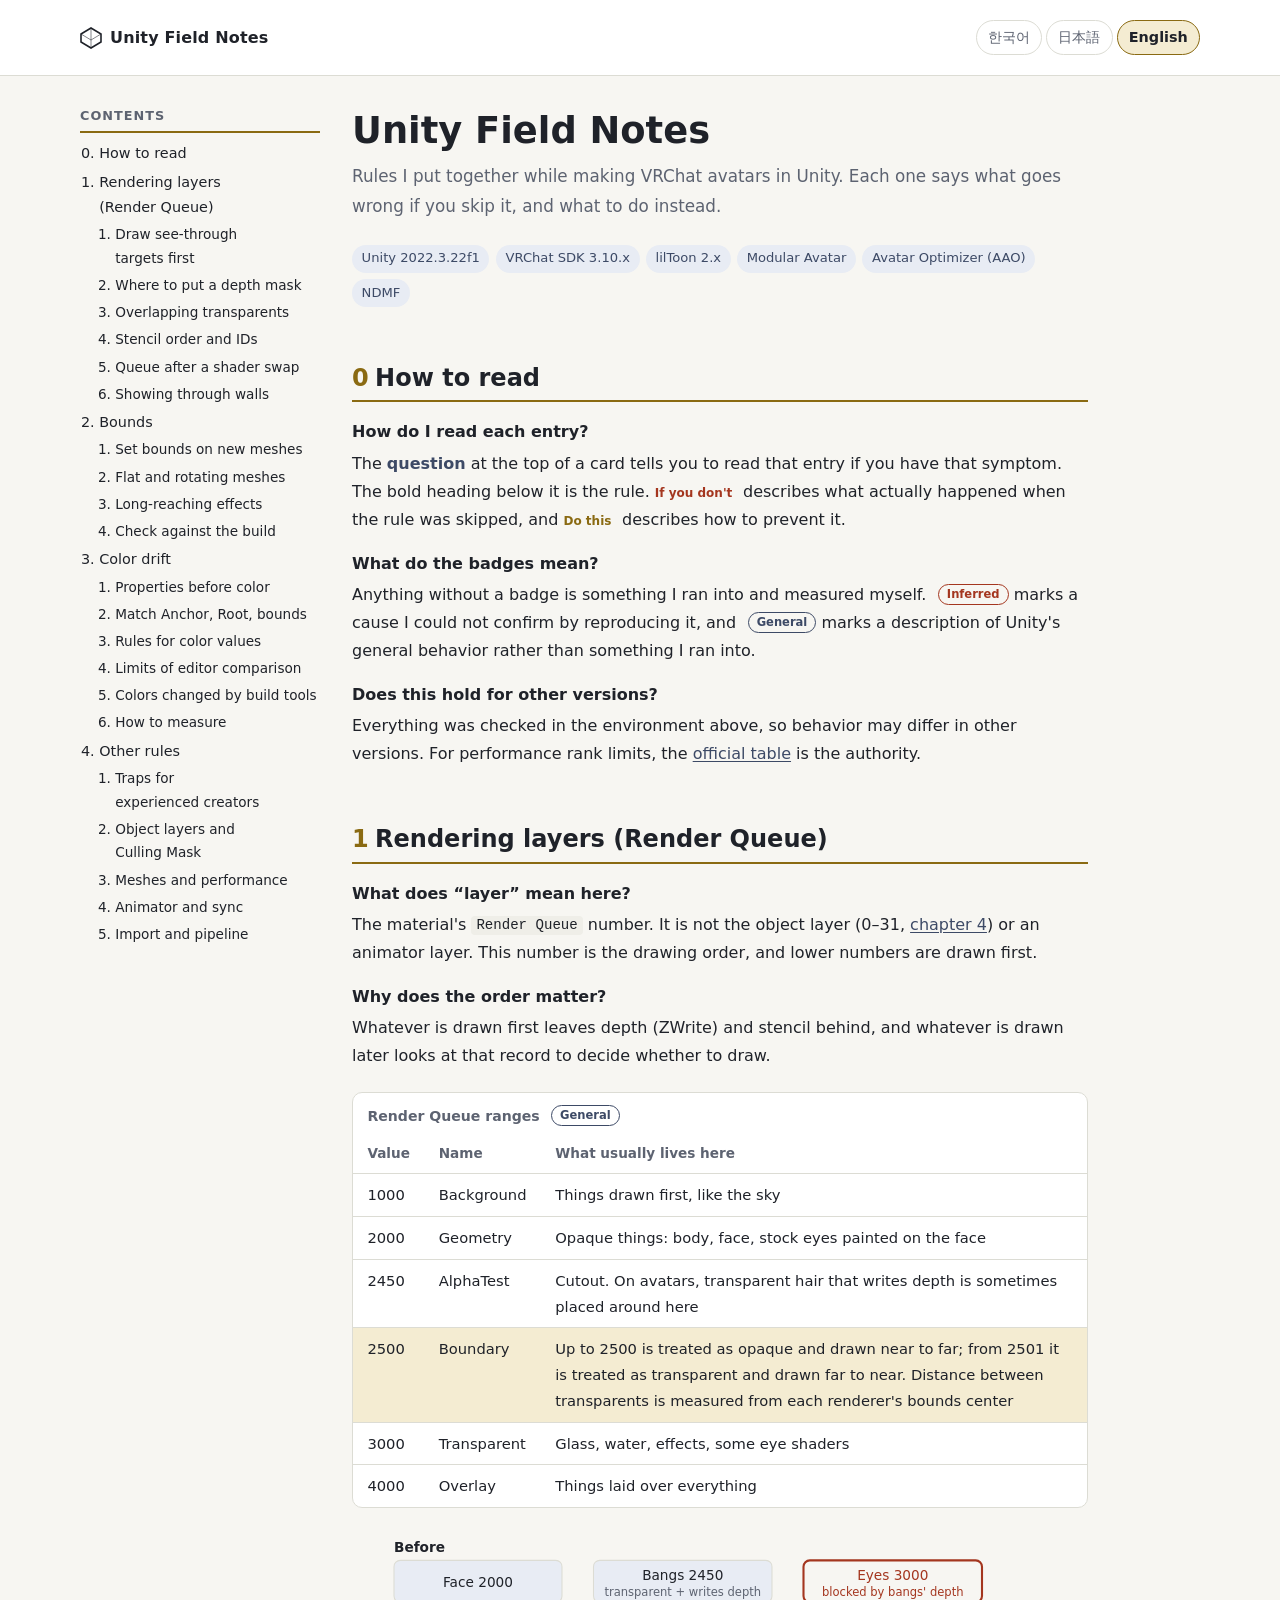
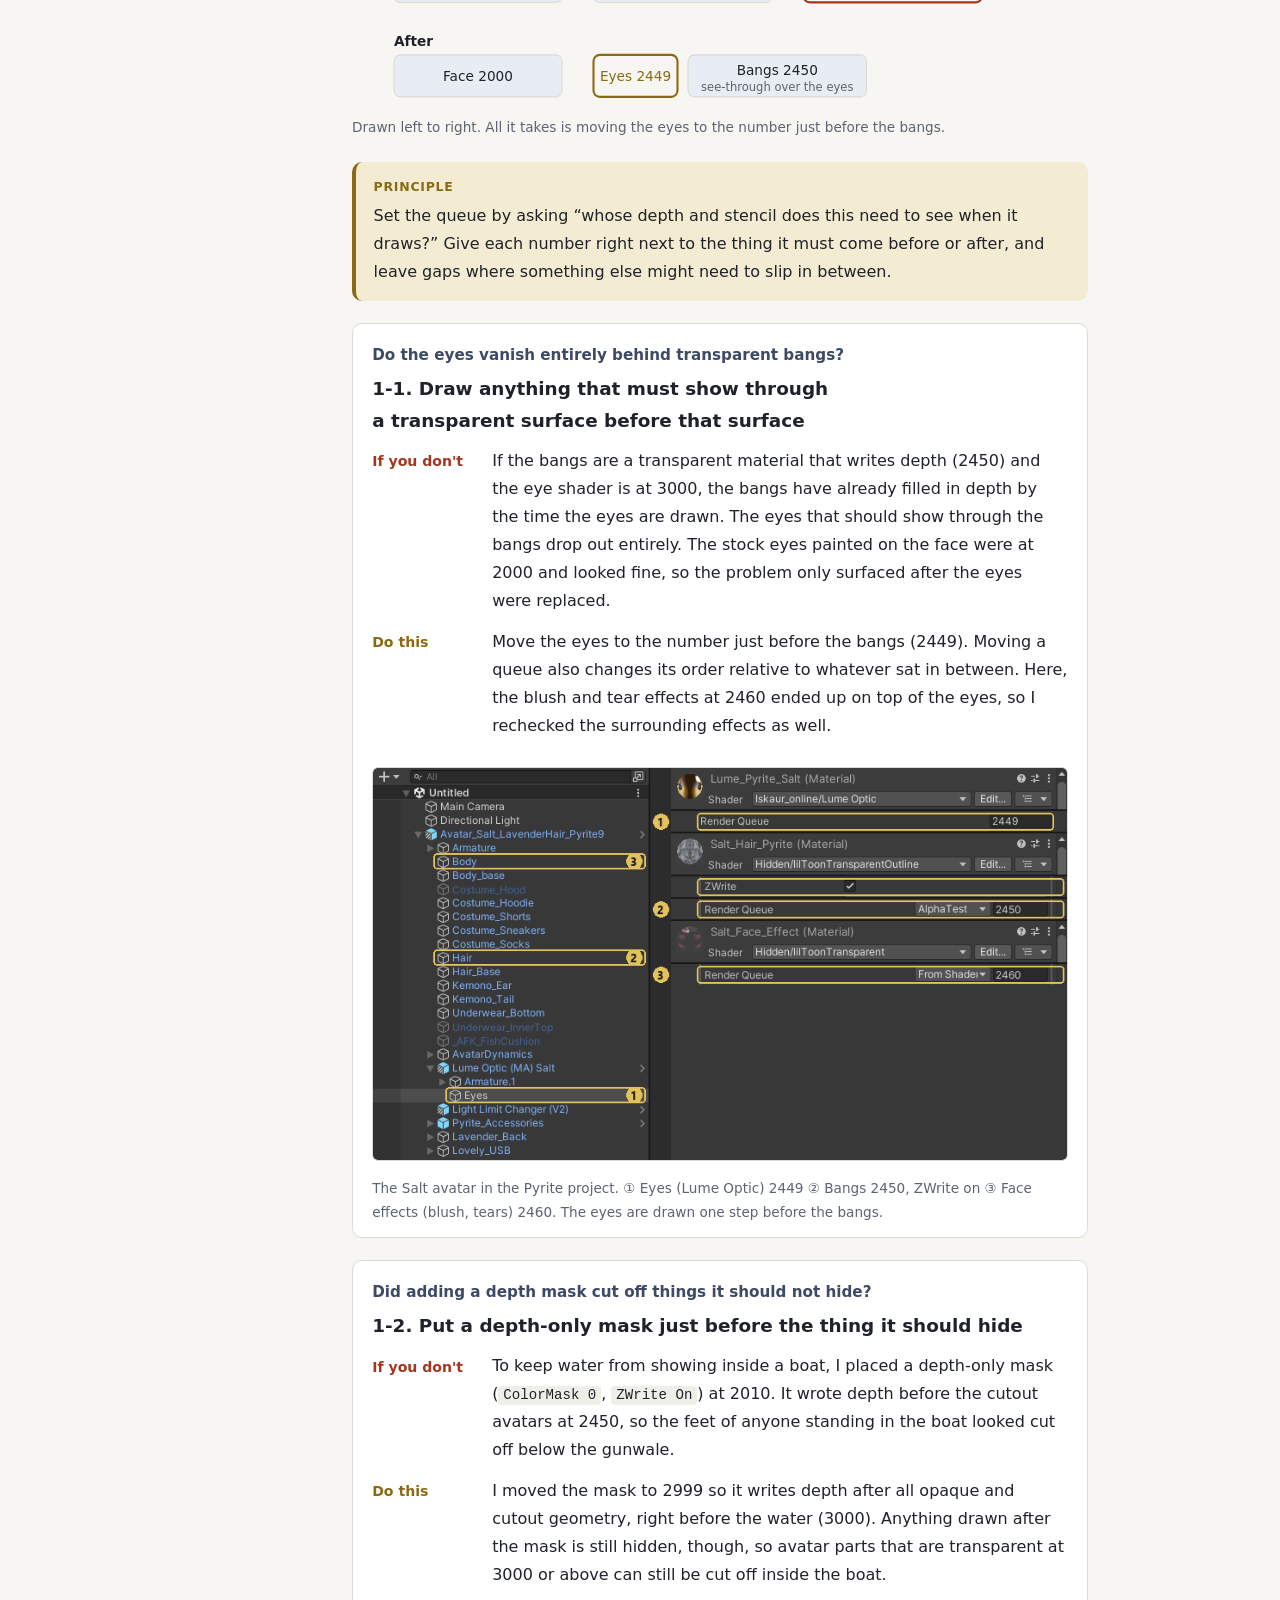
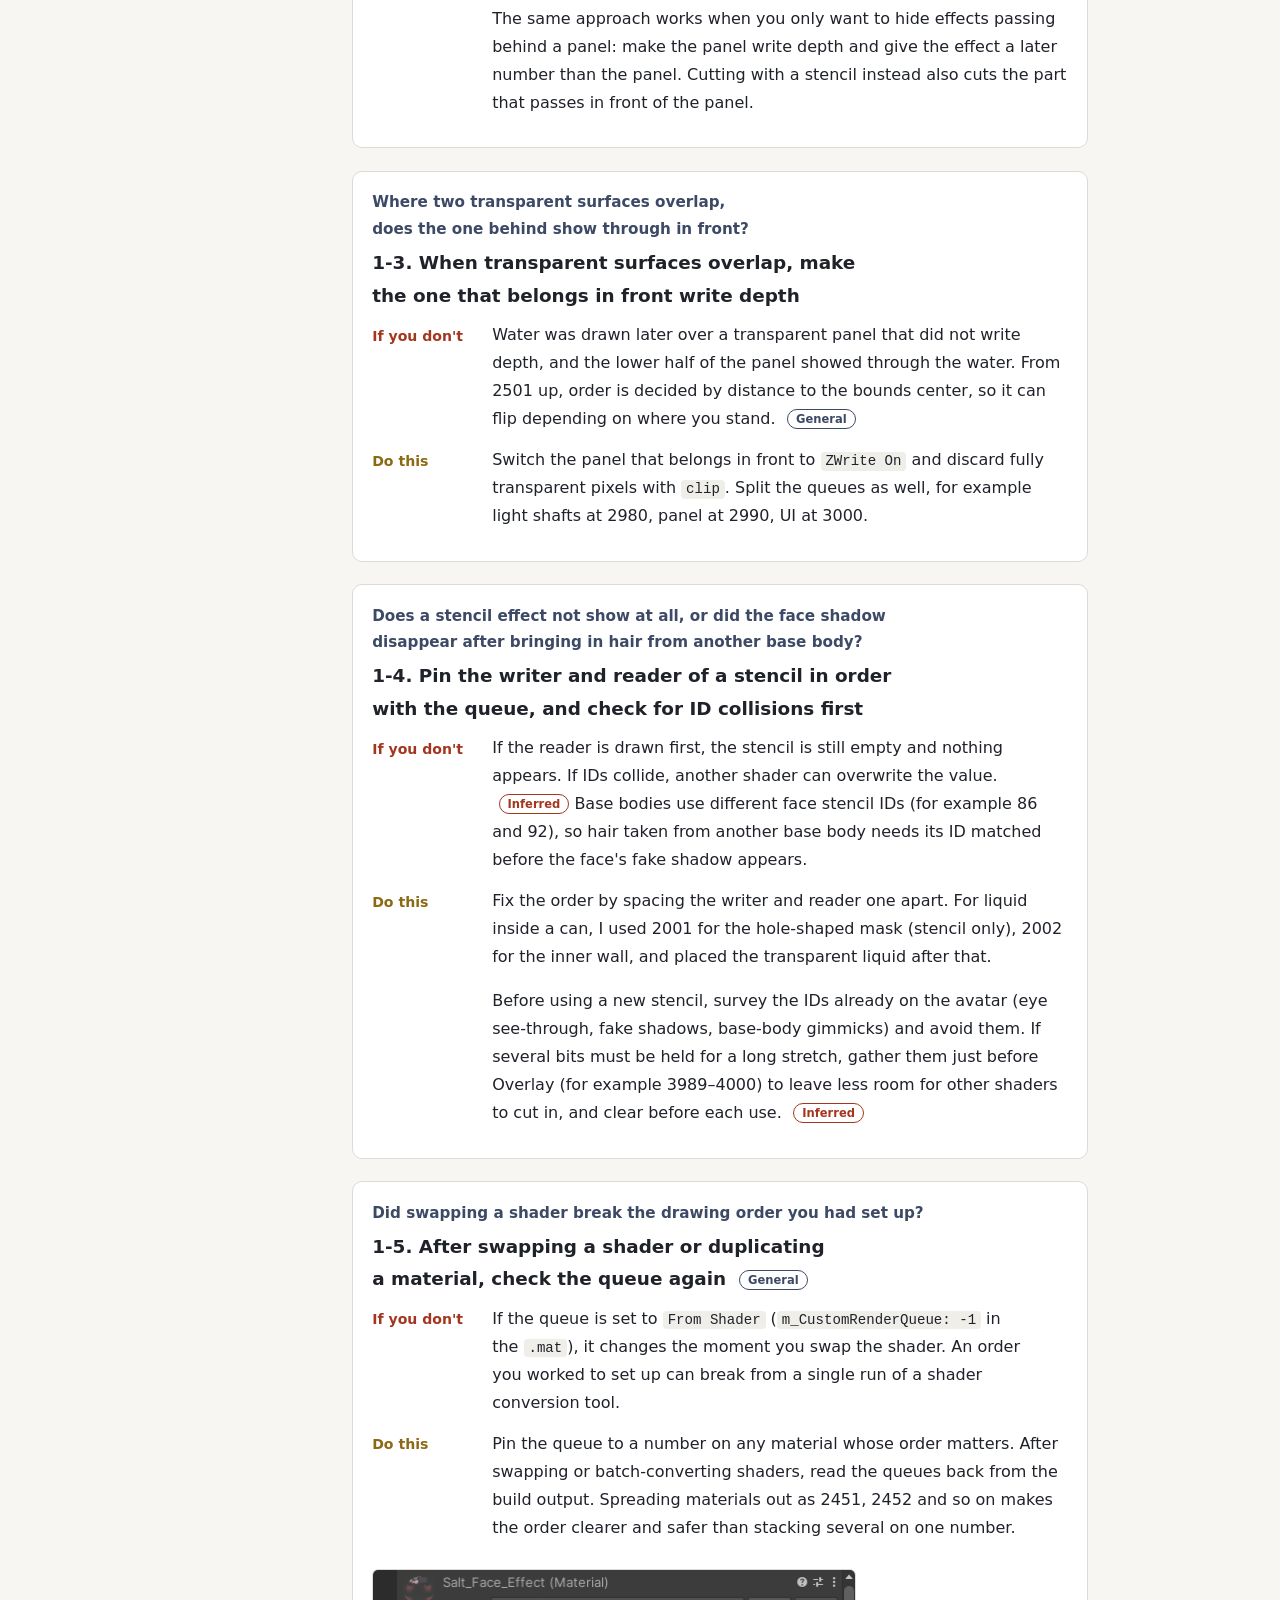
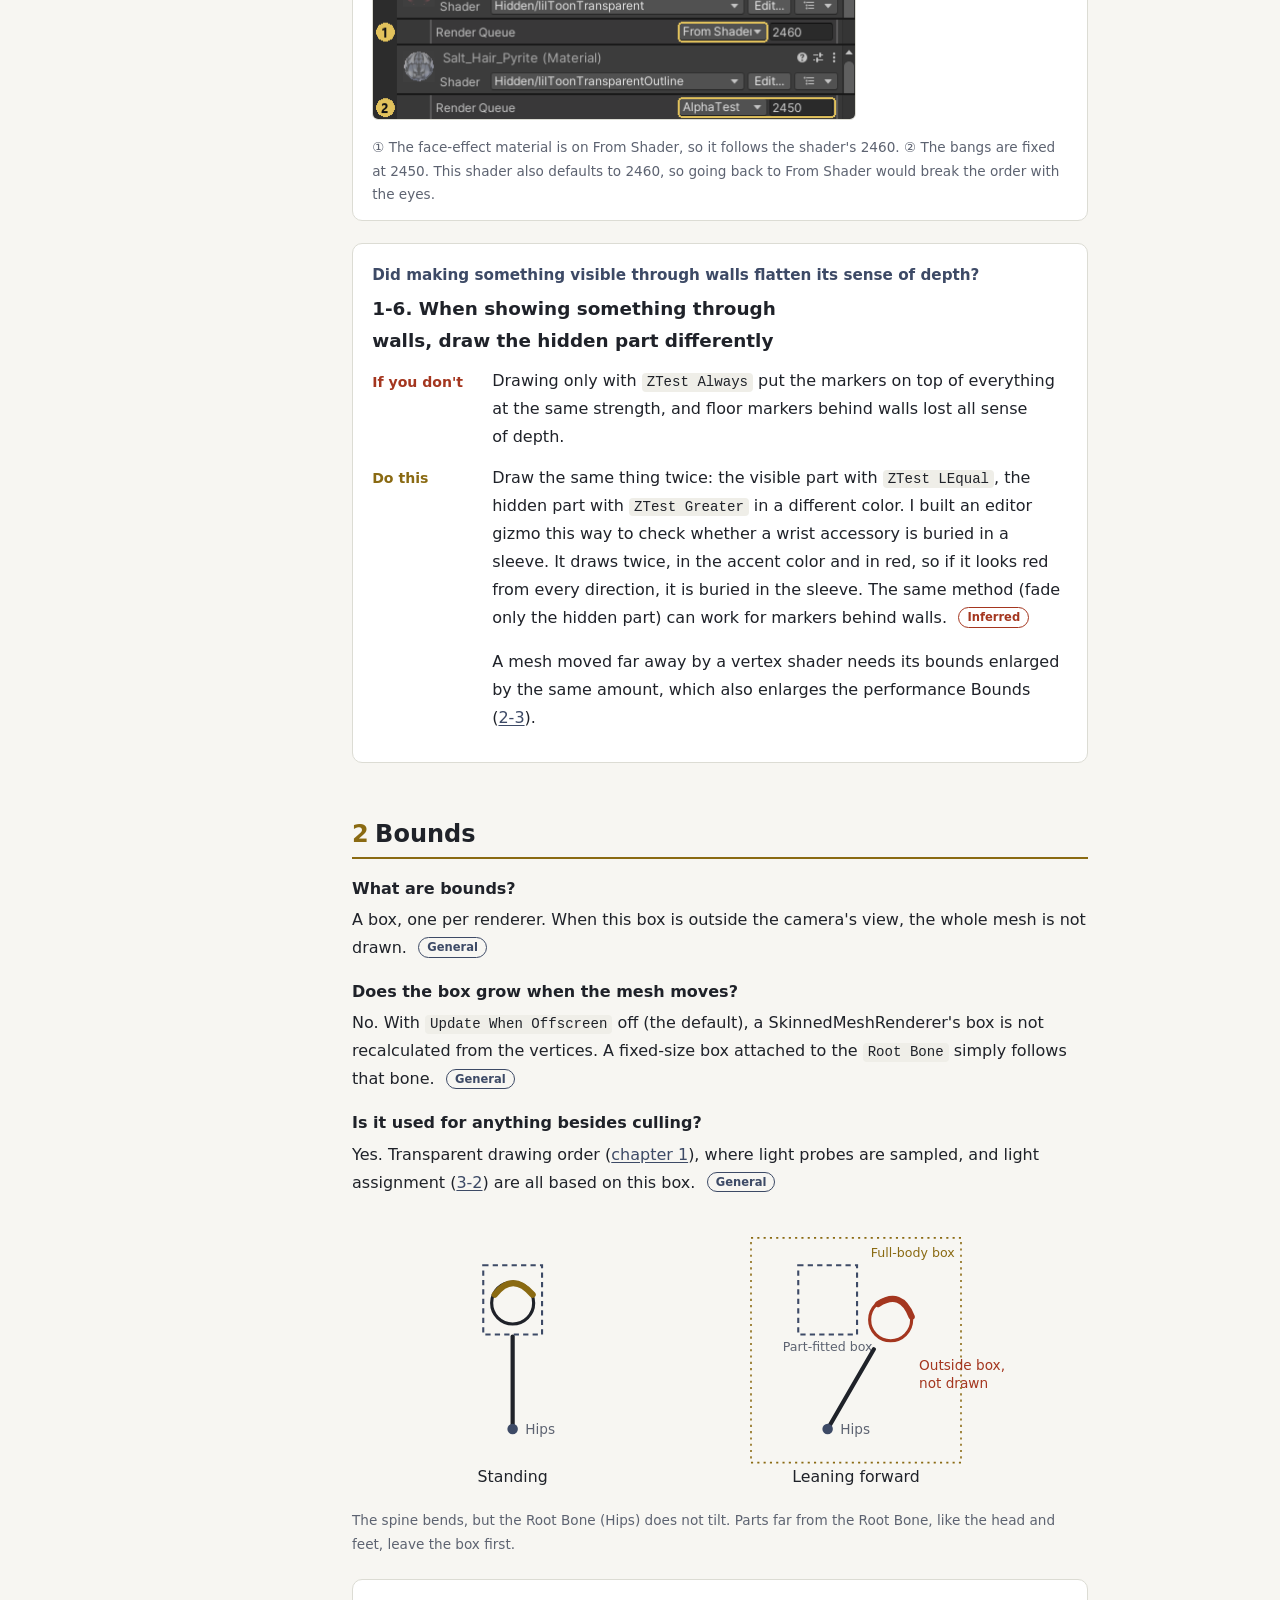
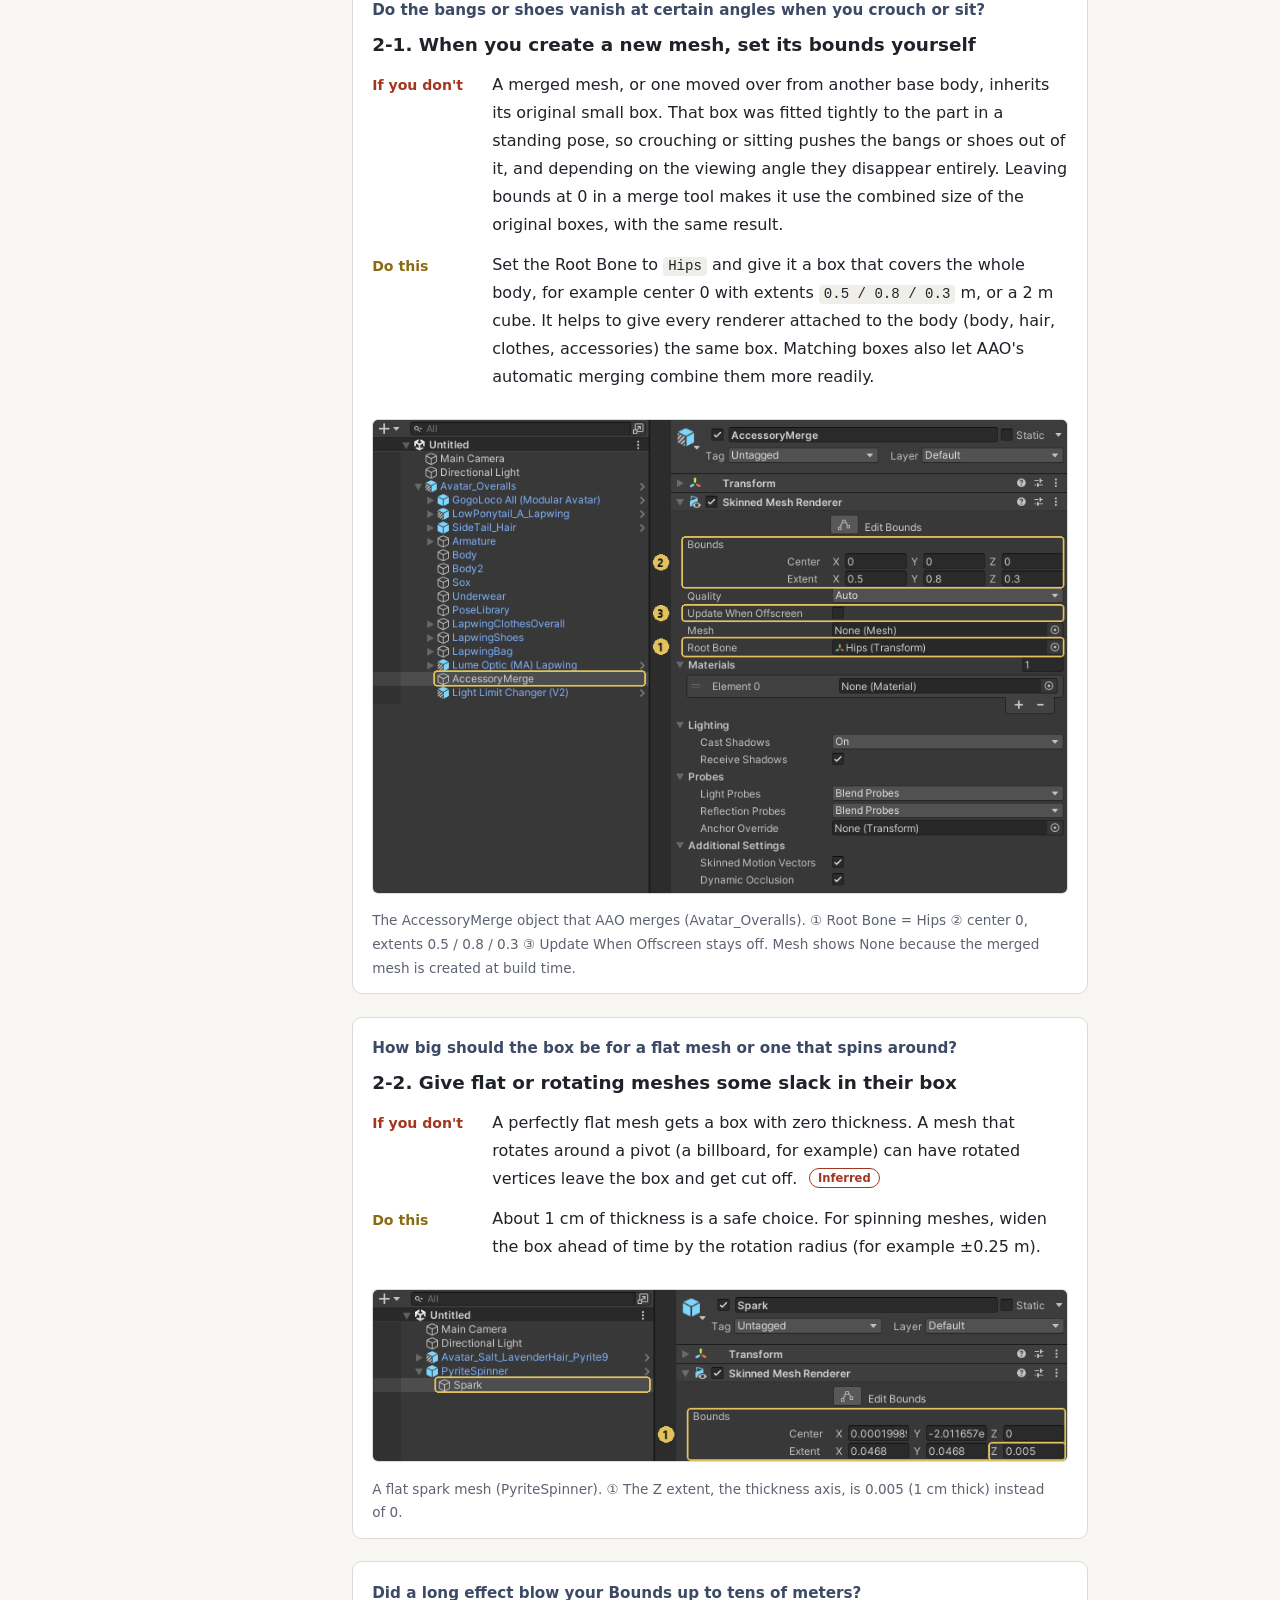
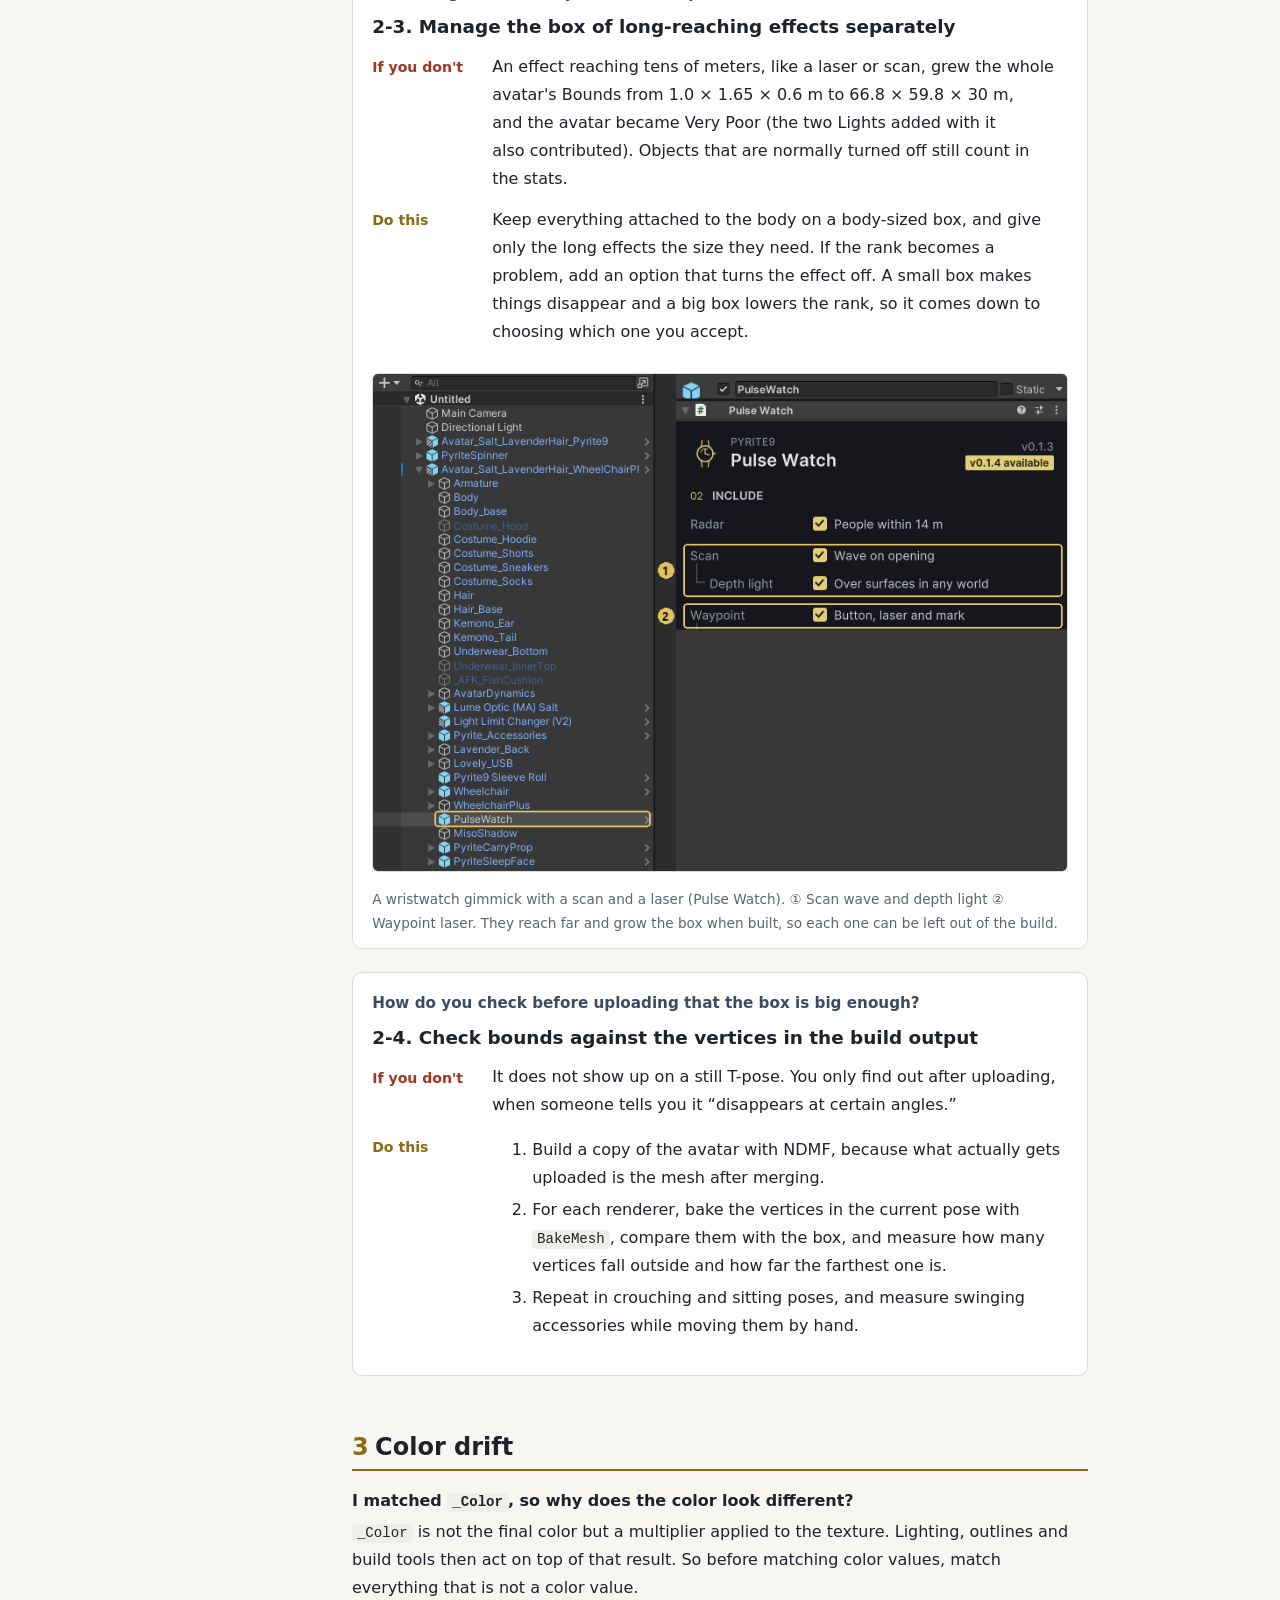
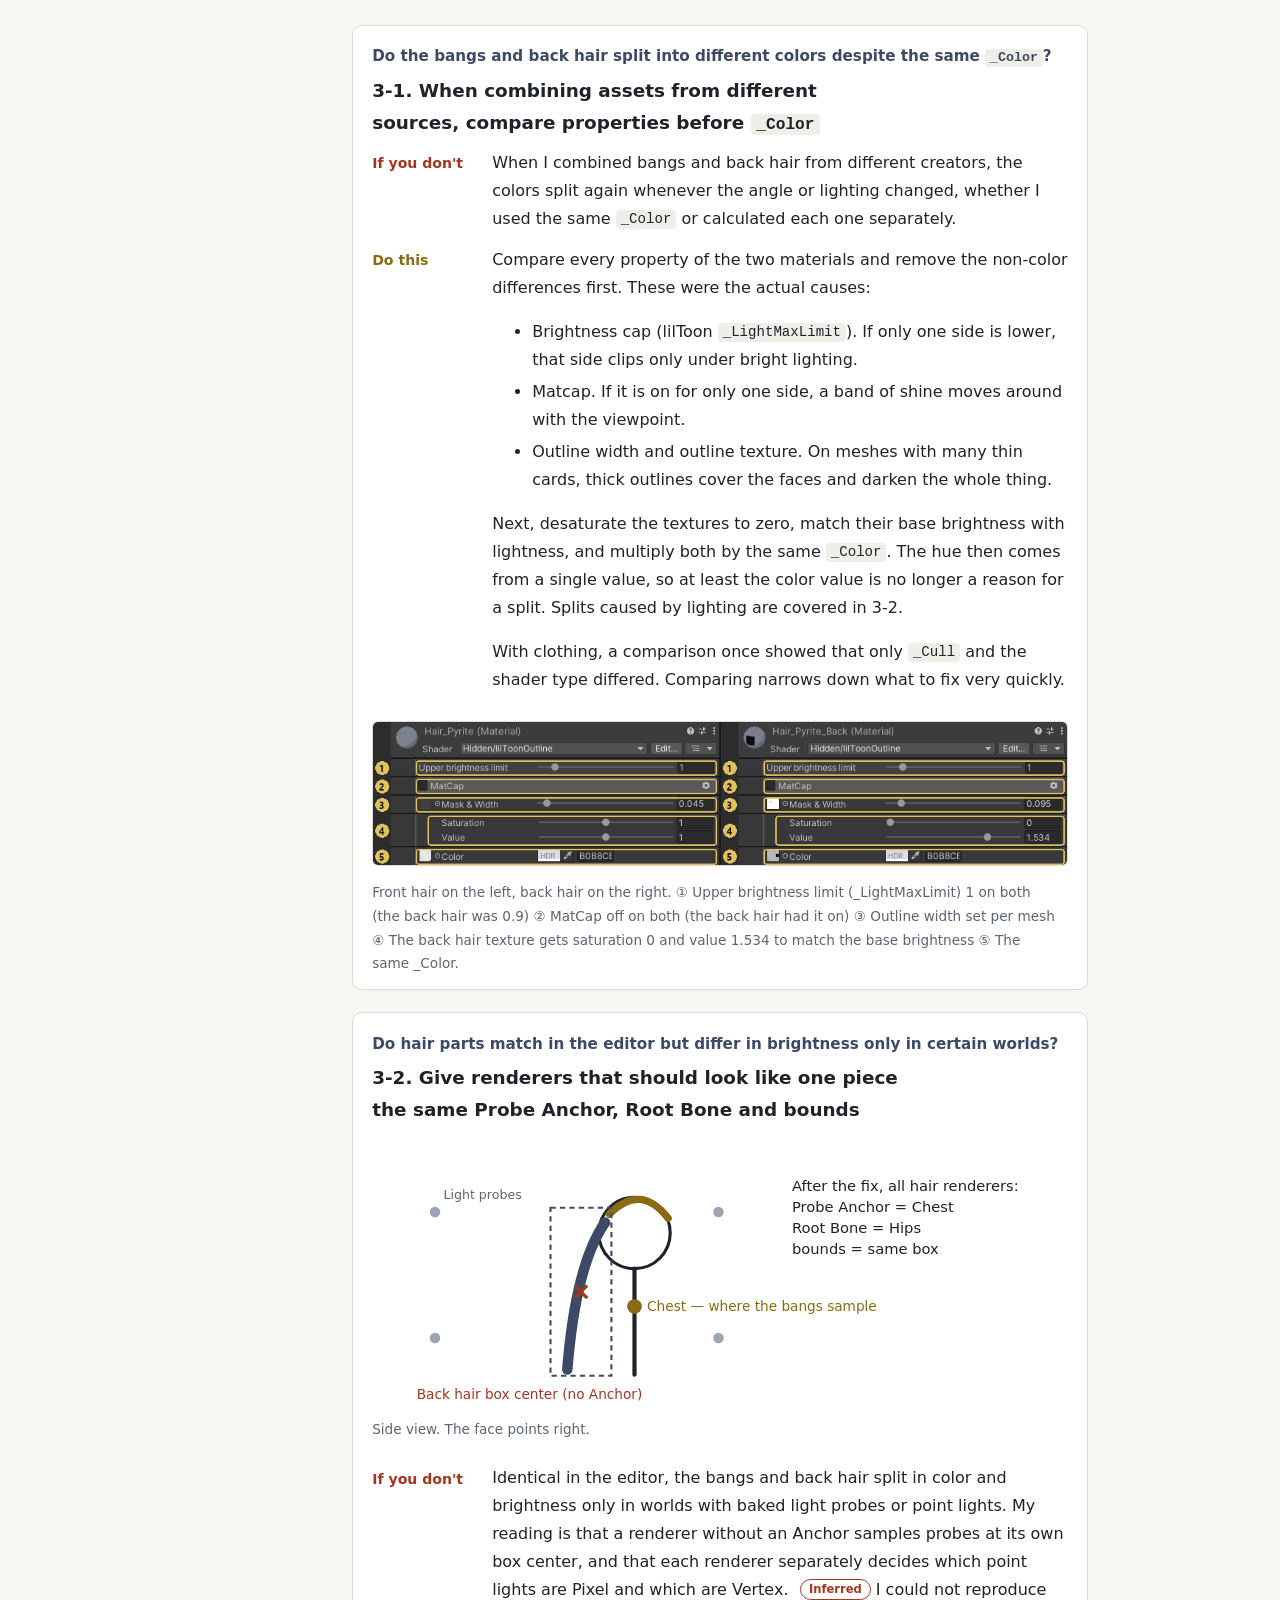
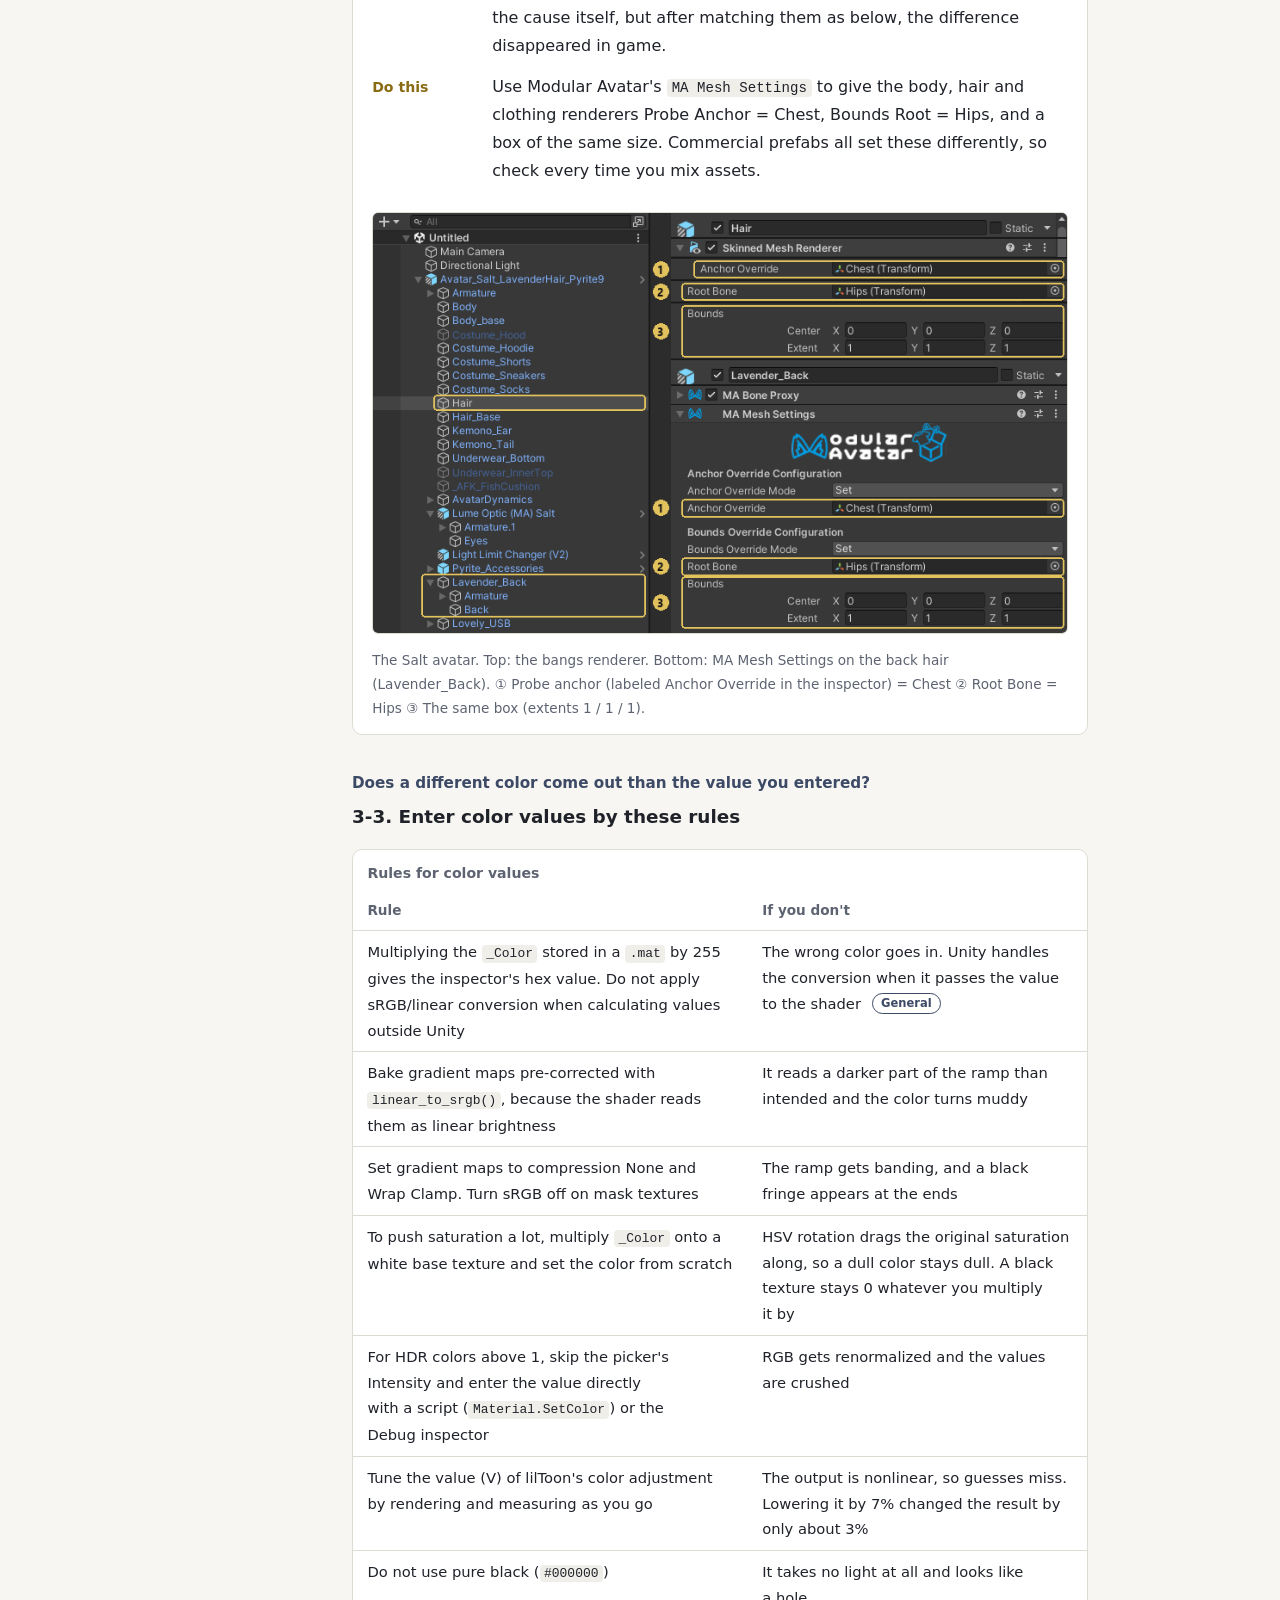
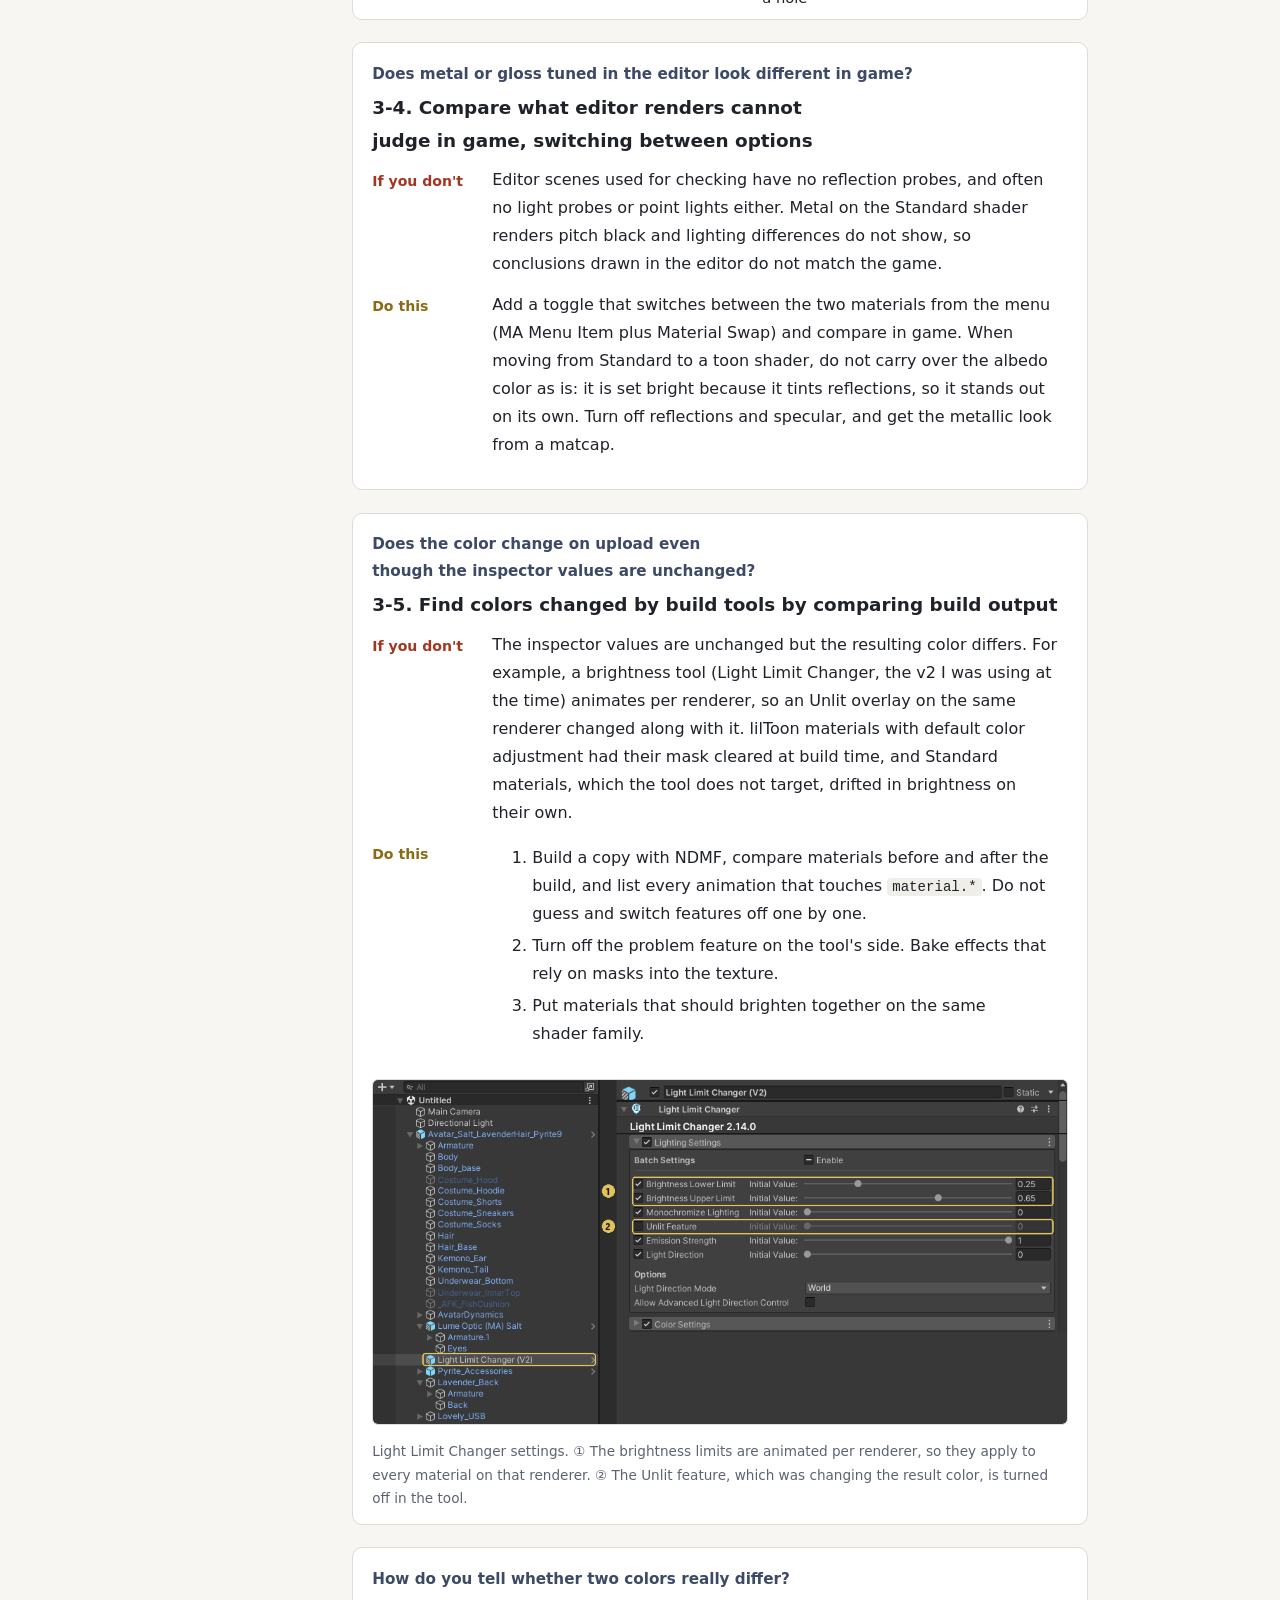
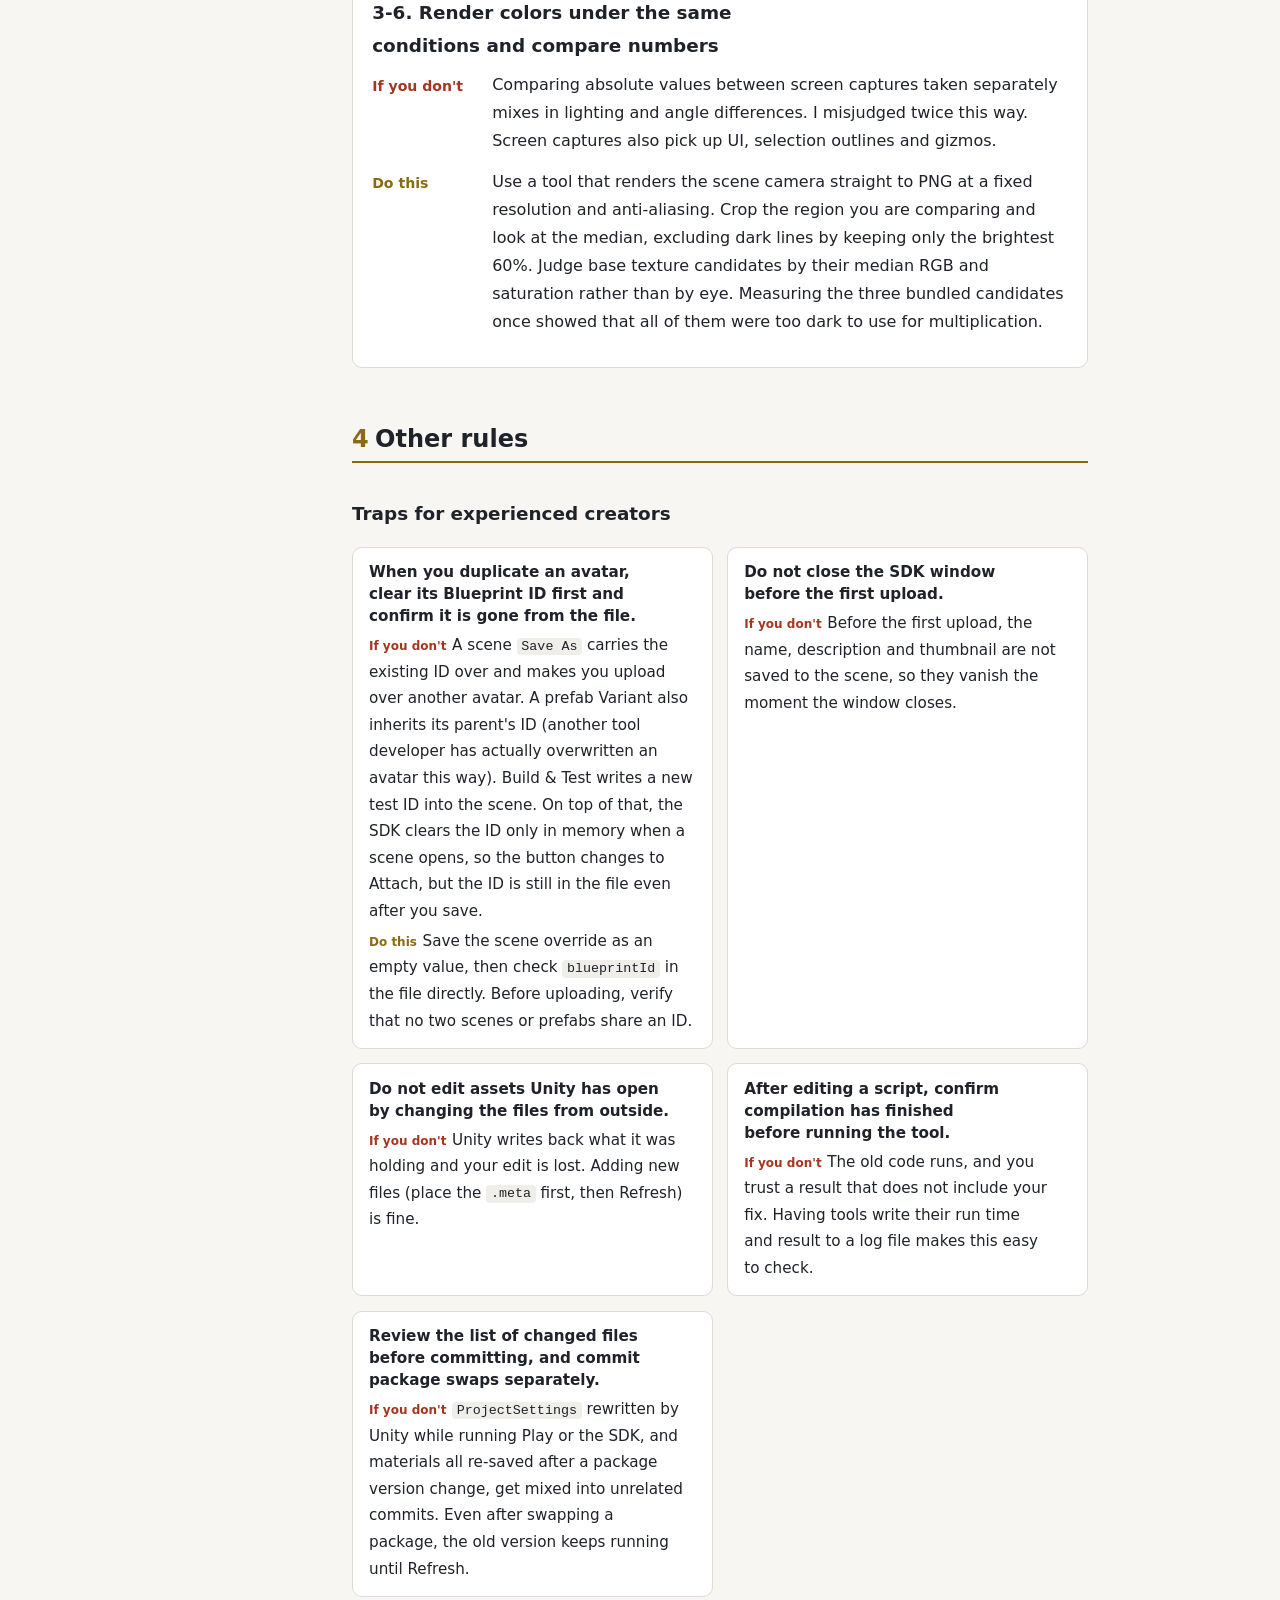
==== commit bc668963: "[docs] 카드에 실제 Unity 인스펙터·하이라키 캡처 추가 — 한·일·영 1-1, 1-5, 2-1, 2-2, 2-3, 3-1, 3-2, 3-5 카드에 하이라키·인스펙터 캡처와" ====
--- a/en/index.html
+++ b/en/index.html
@@ -159,6 +159,10 @@
           <dt class="bad">If you don't</dt><dd>If the bangs are a transparent material that writes depth (2450) and the eye shader is at 3000, the bangs have already filled in depth by the time the eyes are drawn. The eyes that should show through the bangs drop out entirely. The stock eyes painted on the face were at 2000 and looked fine, so the problem only surfaced after the eyes were replaced.</dd>
           <dt class="do">Do this</dt><dd>Move the eyes to the number just before the bangs (2449). Moving a queue also changes its order relative to whatever sat in between. Here, the blush and tear effects at 2460 ended up on top of the eyes, so I rechecked the surrounding effects as well.</dd>
         </dl>
+        <figure class="shot">
+          <a href="../img/l1.png"><img src="../img/l1.png" width="806" height="456" alt="Hierarchy of the Salt avatar and the Render Queue fields of three materials" loading="lazy" decoding="async"></a>
+          <figcaption>The Salt avatar in the Pyrite project. ① Eyes (Lume Optic) 2449 ② Bangs 2450, ZWrite on ③ Face effects (blush, tears) 2460. The eyes are drawn one step before the bangs.<span class="fig-hint"> Tap to view at full size.</span></figcaption>
+        </figure>
       </article>
 
       <article class="case" id="l2">
@@ -201,6 +205,10 @@
           <dt class="bad">If you don't</dt><dd>If the queue is set to <code>From Shader</code> (<code>m_CustomRenderQueue: -1</code> in the <code>.mat</code>), it changes the moment you swap the shader. An order you worked to set up can break from a single run of a shader conversion tool.</dd>
           <dt class="do">Do this</dt><dd>Pin the queue to a number on any material whose order matters. After swapping or batch-converting shaders, read the queues back from the build output. Spreading materials out as 2451, 2452 and so on makes the order clearer and safer than stacking several on one number.</dd>
         </dl>
+        <figure class="shot">
+          <a href="../img/l5.png"><img src="../img/l5.png" width="484" height="150" alt="Render Queue fields of a material left on From Shader and one fixed to a number" loading="lazy" decoding="async"></a>
+          <figcaption>① The face-effect material is on From Shader, so it follows the shader's 2460. ② The bangs are fixed at 2450. This shader also defaults to 2460, so going back to From Shader would break the order with the eyes.<span class="fig-hint"> Tap to view at full size.</span></figcaption>
+        </figure>
       </article>
 
       <article class="case" id="l6">
@@ -261,6 +269,10 @@
           <dt class="bad">If you don't</dt><dd>A merged mesh, or one moved over from another base body, inherits its original small box. That box was fitted tightly to the part in a standing pose, so crouching or sitting pushes the bangs or shoes out of it, and depending on the viewing angle they disappear entirely. Leaving bounds at 0 in a merge tool makes it use the combined size of the original boxes, with the same result.</dd>
           <dt class="do">Do this</dt><dd>Set the Root Bone to <code>Hips</code> and give it a box that covers the whole body, for example center 0 with extents <code>0.5 / 0.8 / 0.3</code> m, or a 2 m cube. It helps to give every renderer attached to the body (body, hair, clothes, accessories) the same box. Matching boxes also let AAO's automatic merging combine them more readily.</dd>
         </dl>
+        <figure class="shot">
+          <a href="../img/b1.png"><img src="../img/b1.png" width="806" height="550" alt="Skinned Mesh Renderer inspector of the AccessoryMerge object" loading="lazy" decoding="async"></a>
+          <figcaption>The AccessoryMerge object that AAO merges (Avatar_Overalls). ① Root Bone = Hips ② center 0, extents 0.5 / 0.8 / 0.3 ③ Update When Offscreen stays off. Mesh shows None because the merged mesh is created at build time.<span class="fig-hint"> Tap to view at full size.</span></figcaption>
+        </figure>
       </article>
 
       <article class="case" id="b2">
@@ -270,6 +282,10 @@
           <dt class="bad">If you don't</dt><dd>A perfectly flat mesh gets a box with zero thickness. A mesh that rotates around a pivot (a billboard, for example) can have rotated vertices leave the box and get cut off. <span class="badge est">Inferred</span></dd>
           <dt class="do">Do this</dt><dd>About 1 cm of thickness is a safe choice. For spinning meshes, widen the box ahead of time by the rotation radius (for example ±0.25 m).</dd>
         </dl>
+        <figure class="shot">
+          <a href="../img/b2.png"><img src="../img/b2.png" width="792" height="196" alt="Bounds fields of a flat spark mesh" loading="lazy" decoding="async"></a>
+          <figcaption>A flat spark mesh (PyriteSpinner). ① The Z extent, the thickness axis, is 0.005 (1 cm thick) instead of 0.<span class="fig-hint"> Tap to view at full size.</span></figcaption>
+        </figure>
       </article>
 
       <article class="case" id="b3">
@@ -279,6 +295,10 @@
           <dt class="bad">If you don't</dt><dd>An effect reaching tens of meters, like a laser or scan, grew the whole avatar's Bounds from 1.0 × 1.65 × 0.6 m to 66.8 × 59.8 × 30 m, and the avatar became Very Poor (the two Lights added with it also contributed). Objects that are normally turned off still count in the stats.</dd>
           <dt class="do">Do this</dt><dd>Keep everything attached to the body on a body-sized box, and give only the long effects the size they need. If the rank becomes a problem, add an option that turns the effect off. A small box makes things disappear and a big box lowers the rank, so it comes down to choosing which one you accept.</dd>
         </dl>
+        <figure class="shot">
+          <a href="../img/b3.png"><img src="../img/b3.png" width="792" height="568" alt="The Include section of the Pulse Watch inspector" loading="lazy" decoding="async"></a>
+          <figcaption>A wristwatch gimmick with a scan and a laser (Pulse Watch). ① Scan wave and depth light ② Waypoint laser. They reach far and grow the box when built, so each one can be left out of the build.<span class="fig-hint"> Tap to view at full size.</span></figcaption>
+        </figure>
       </article>
 
       <article class="case" id="b4">
@@ -321,6 +341,10 @@
             <p>With clothing, a comparison once showed that only <code>_Cull</code> and the shader type differed. Comparing narrows down what to fix very quickly.</p>
           </dd>
         </dl>
+        <figure class="shot">
+          <a href="../img/c1.png"><img src="../img/c1.png" width="942" height="194" alt="lilToon settings of the front and back hair materials side by side" loading="lazy" decoding="async"></a>
+          <figcaption>Front hair on the left, back hair on the right. ① Upper brightness limit (_LightMaxLimit) 1 on both (the back hair was 0.9) ② MatCap off on both (the back hair had it on) ③ Outline width set per mesh ④ The back hair texture gets saturation 0 and value 1.534 to match the base brightness ⑤ The same _Color.<span class="fig-hint"> Tap to view at full size.</span></figcaption>
+        </figure>
       </article>
 
       <article class="case" id="c2">
@@ -357,6 +381,10 @@
           <dt class="bad">If you don't</dt><dd>Identical in the editor, the bangs and back hair split in color and brightness only in worlds with baked light probes or point lights. My reading is that a renderer without an Anchor samples probes at its own box center, and that each renderer separately decides which point lights are Pixel and which are Vertex. <span class="badge est">Inferred</span> I could not reproduce the cause itself, but after matching them as below, the difference disappeared in game.</dd>
           <dt class="do">Do this</dt><dd>Use Modular Avatar's <code>MA Mesh Settings</code> to give the body, hair and clothing renderers Probe Anchor = Chest, Bounds Root = Hips, and a box of the same size. Commercial prefabs all set these differently, so check every time you mix assets.</dd>
         </dl>
+        <figure class="shot">
+          <a href="../img/c2.png"><img src="../img/c2.png" width="806" height="488" alt="Inspector of the bangs renderer and the MA Mesh Settings on the back hair" loading="lazy" decoding="async"></a>
+          <figcaption>The Salt avatar. Top: the bangs renderer. Bottom: MA Mesh Settings on the back hair (Lavender_Back). ① Probe anchor (labeled Anchor Override in the inspector) = Chest ② Root Bone = Hips ③ The same box (extents 1 / 1 / 1).<span class="fig-hint"> Tap to view at full size.</span></figcaption>
+        </figure>
       </article>
 
       <section id="c3" aria-labelledby="c3-h">
@@ -401,6 +429,10 @@
             </ol>
           </dd>
         </dl>
+        <figure class="shot">
+          <a href="../img/c5.png"><img src="../img/c5.png" width="986" height="488" alt="Lighting settings of the Light Limit Changer component" loading="lazy" decoding="async"></a>
+          <figcaption>Light Limit Changer settings. ① The brightness limits are animated per renderer, so they apply to every material on that renderer. ② The Unlit feature, which was changing the result color, is turned off in the tool.<span class="fig-hint"> Tap to view at full size.</span></figcaption>
+        </figure>
       </article>
 
       <article class="case" id="c6">
--- a/style.css
+++ b/style.css
@@ -394,6 +394,14 @@
 }
 .fig-hint { display: none; }
 @media (width < 36rem) { .fig-hint { display: inline; } }
+/* 실제 Unity 화면 캡처: 원래 크기보다 키우지 않고, 좁으면 줄인 뒤 눌러서 원본을 본다 */
+figure.shot { margin: 1rem 0 0.4rem; }
+.shot a { display: inline-block; max-inline-size: 100%; border-radius: 6px; }
+.shot a:focus-visible { outline: 2px solid var(--accent); outline-offset: 2px; }
+.shot img {
+  display: block; max-inline-size: 100%; block-size: auto;
+  border: 1px solid var(--line); border-radius: 6px; background: #383838;
+}
 .svg-text { fill: var(--text); font-family: inherit; }
 .svg-muted { fill: var(--muted); font-family: inherit; }
 .svg-accent { fill: var(--accent); font-family: inherit; }
